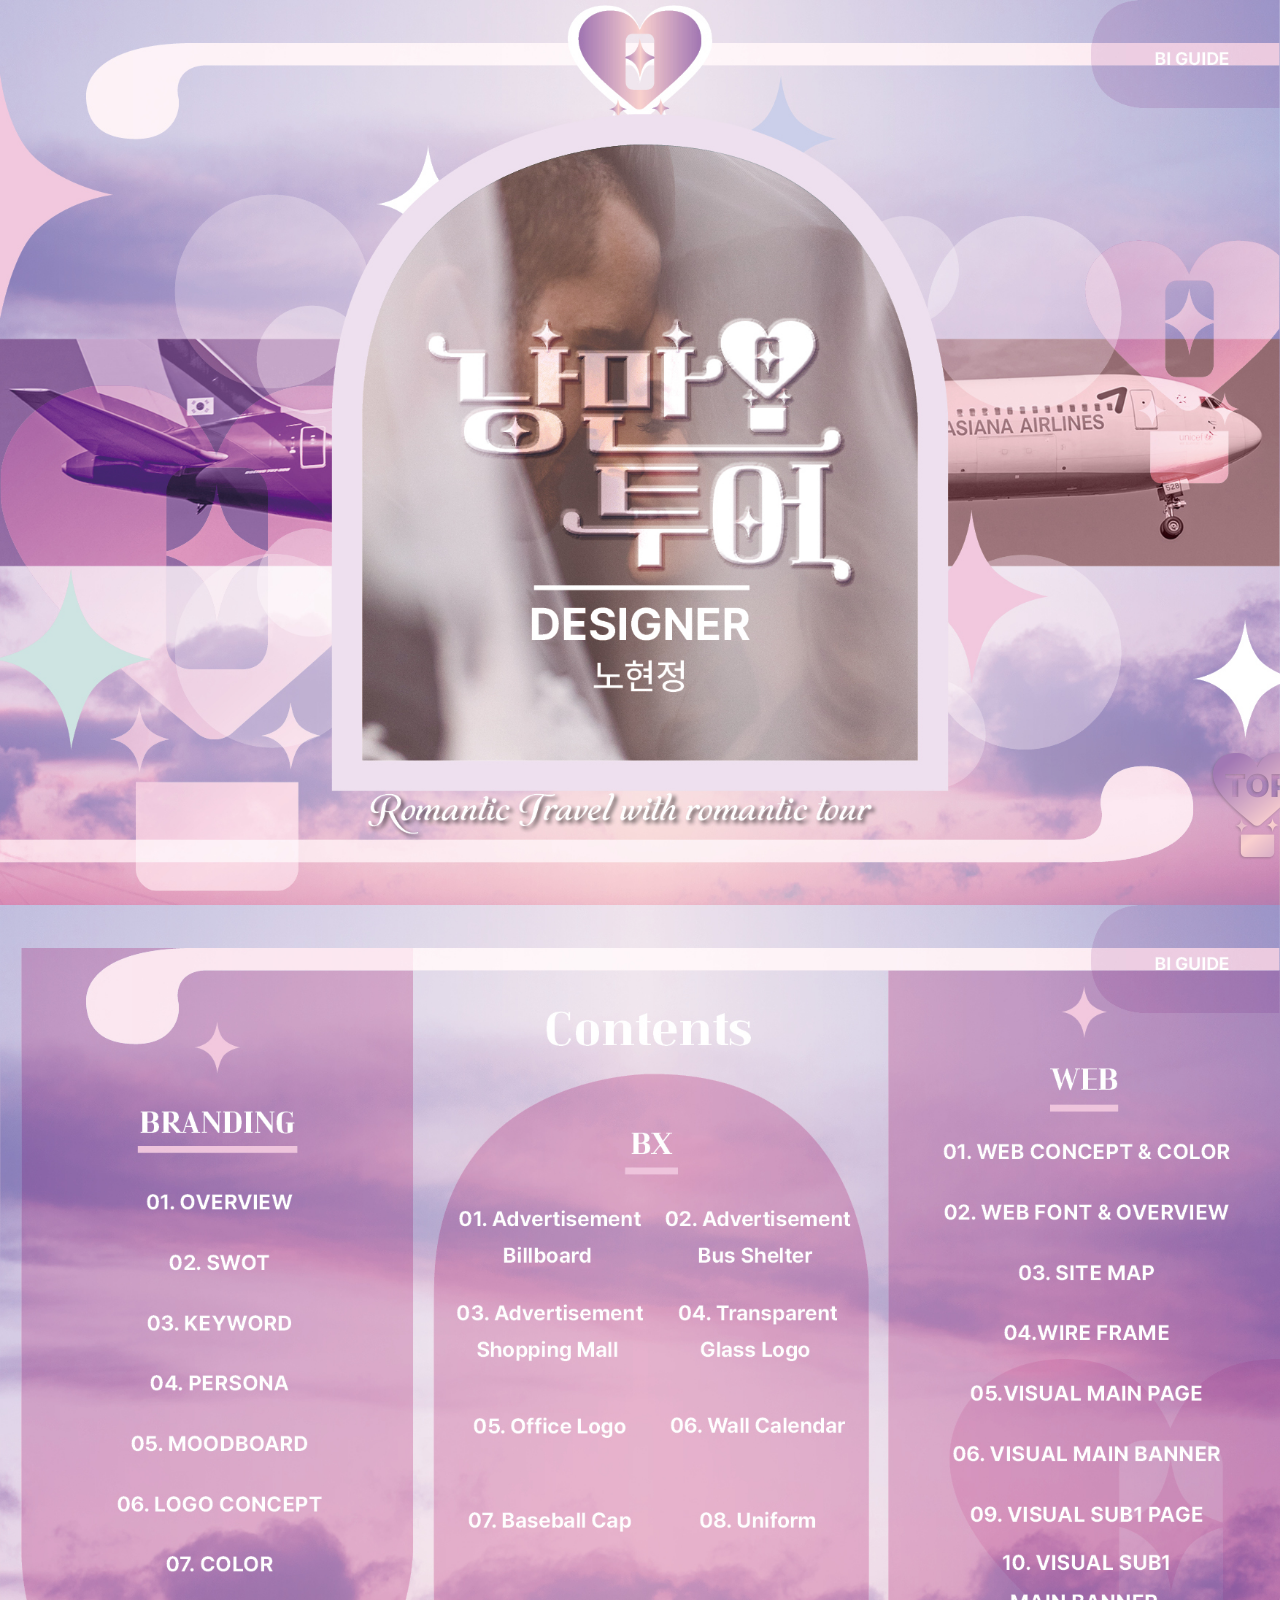
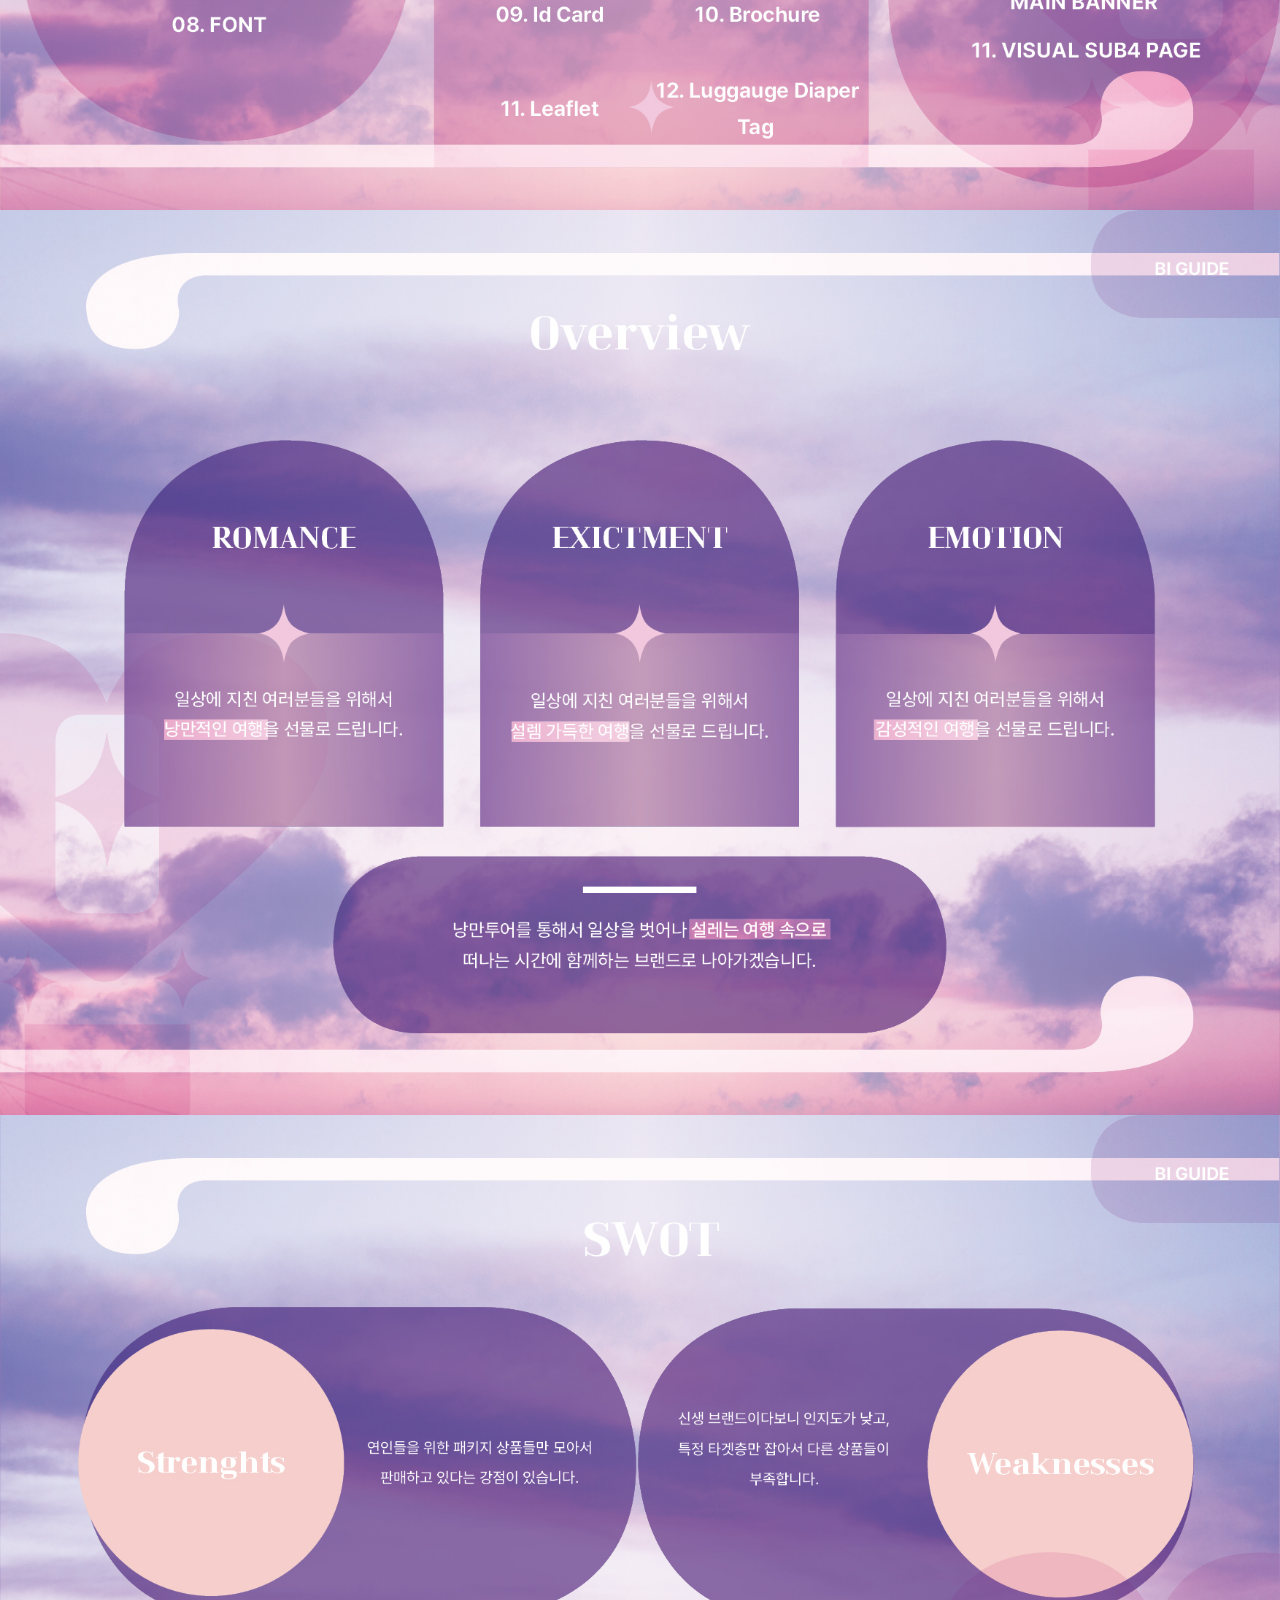
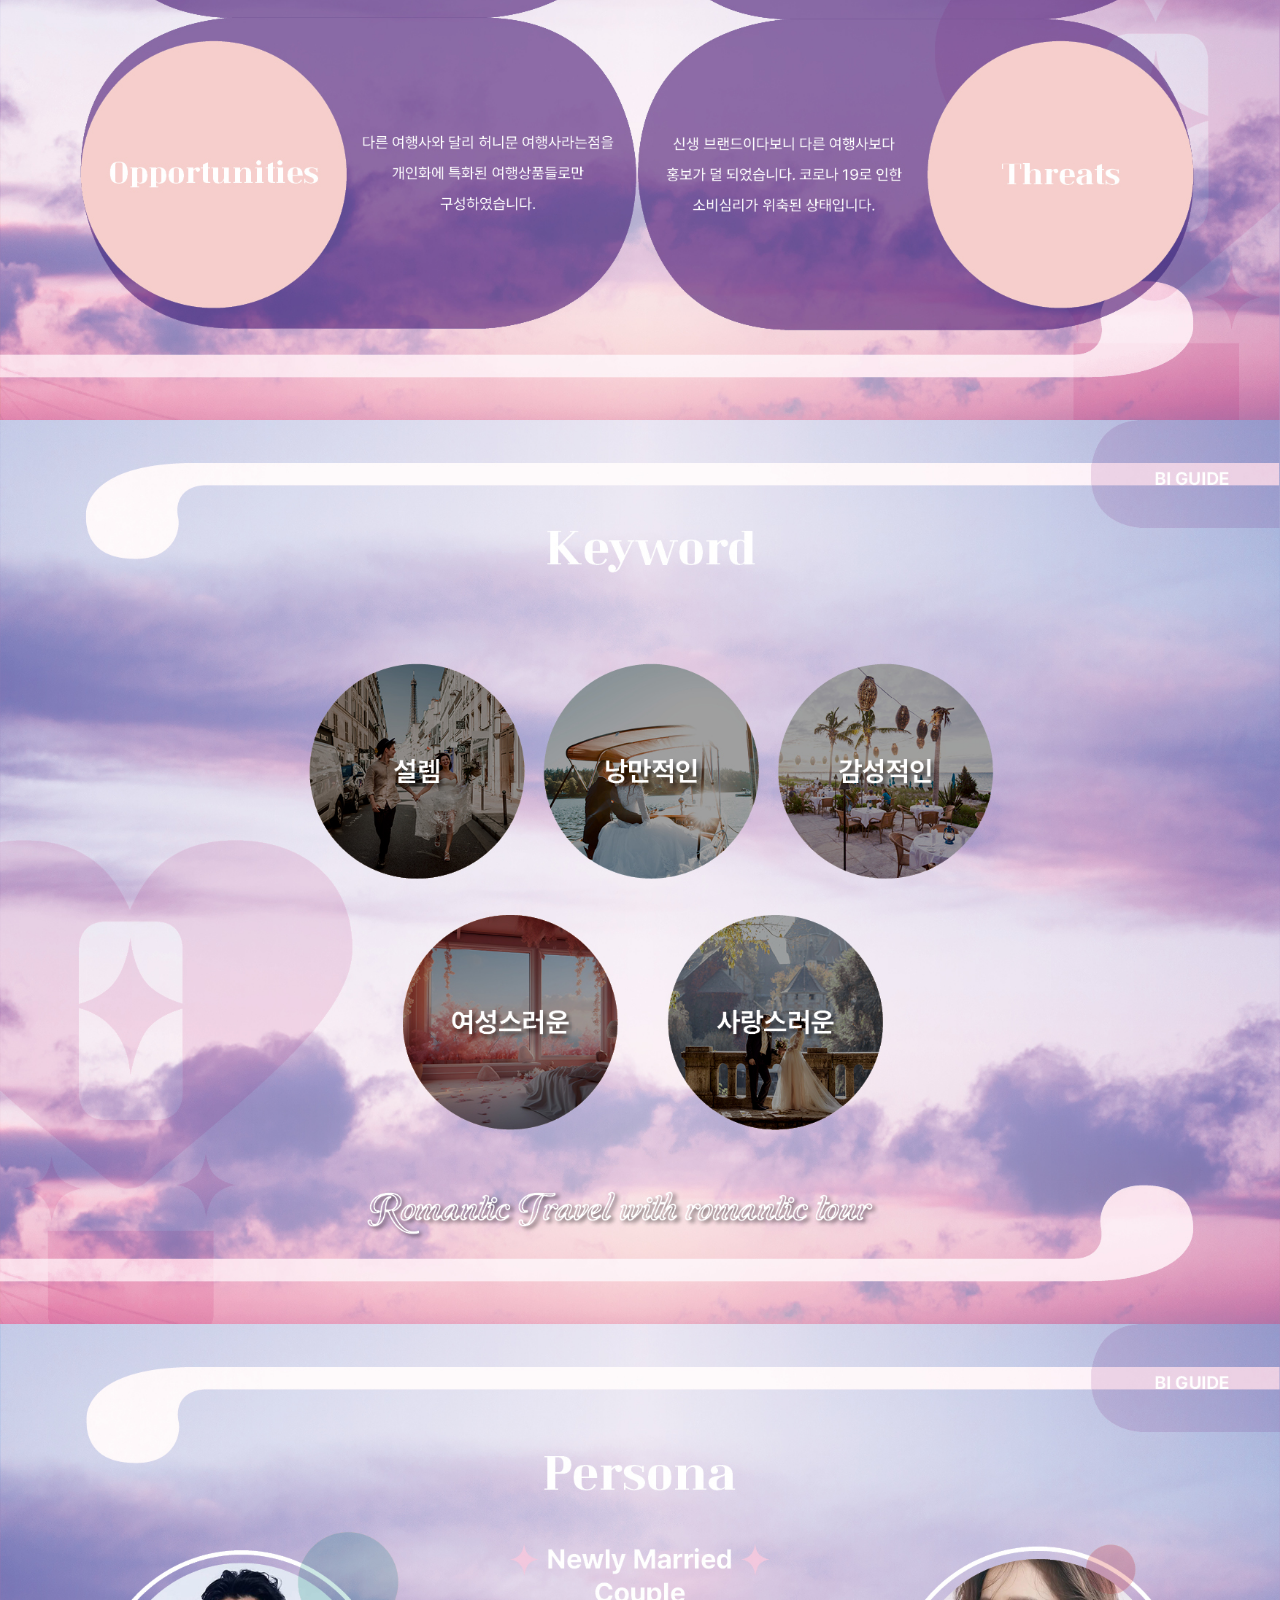
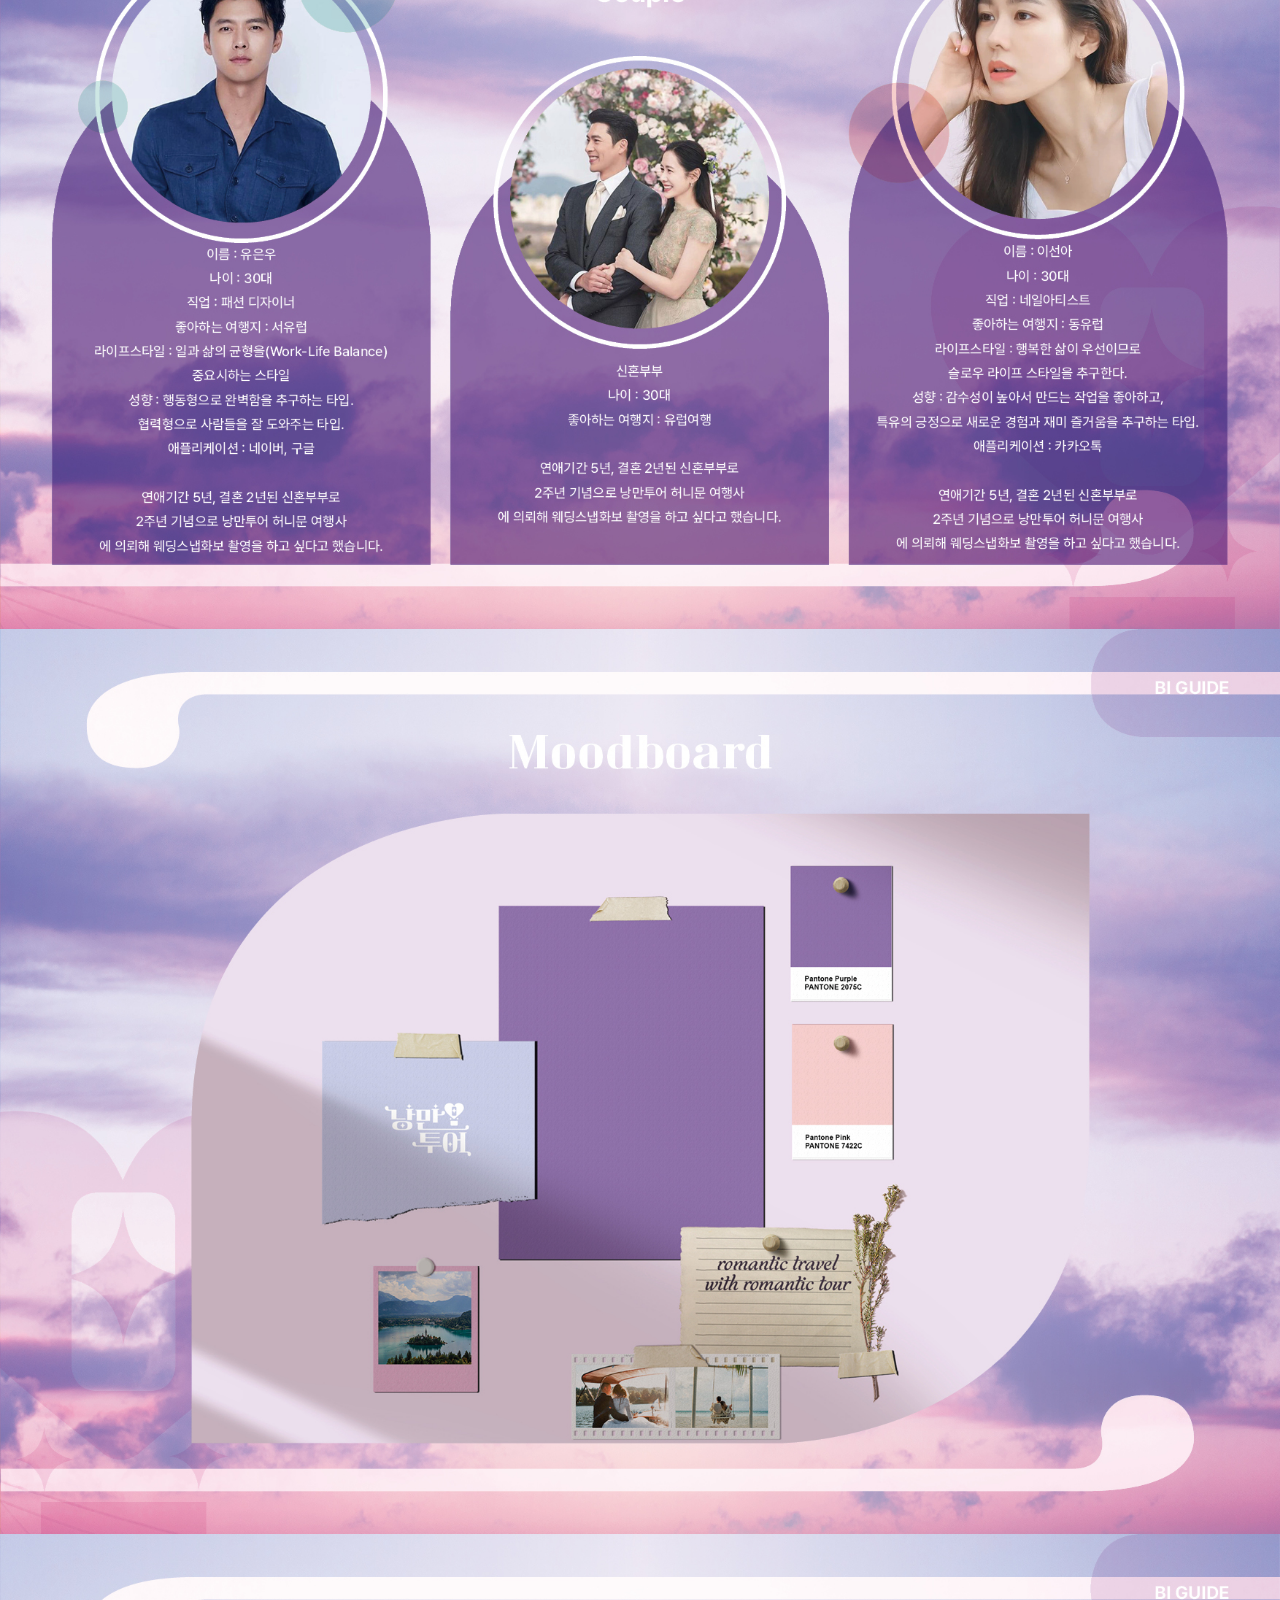
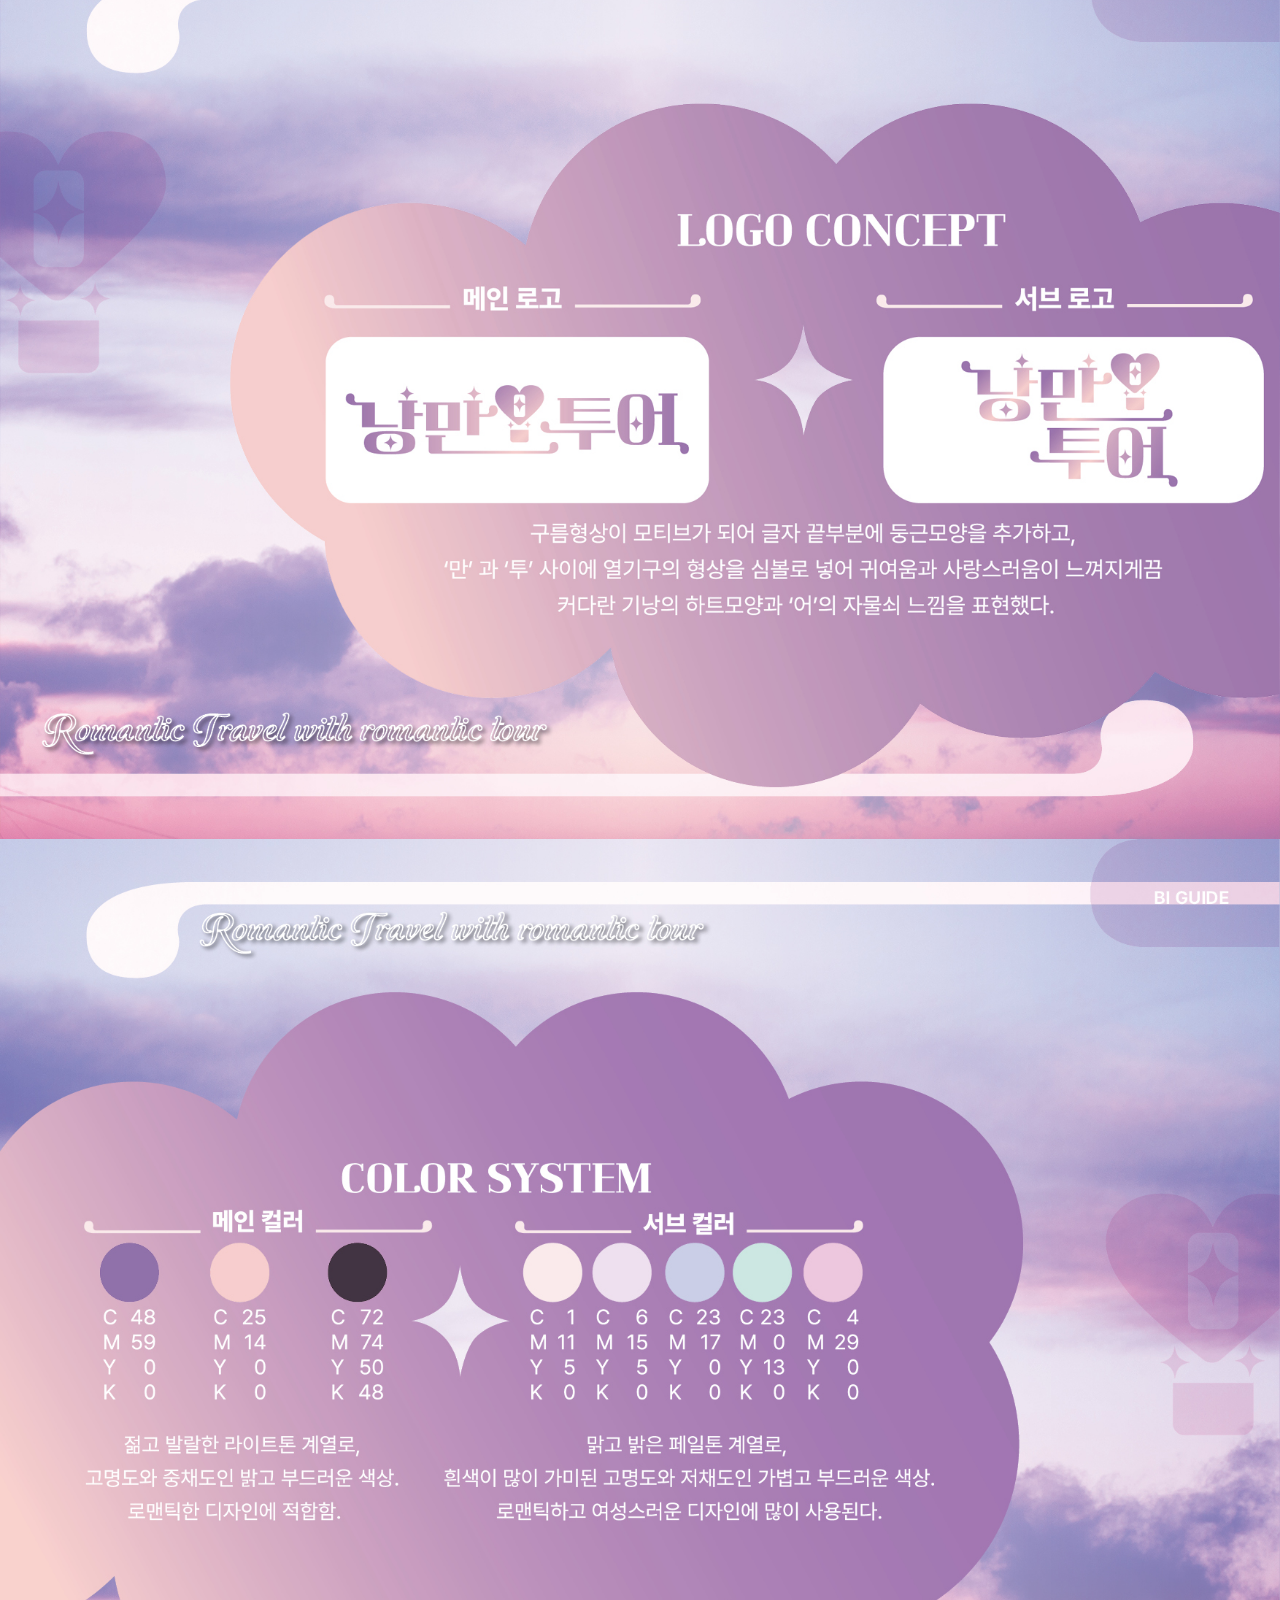
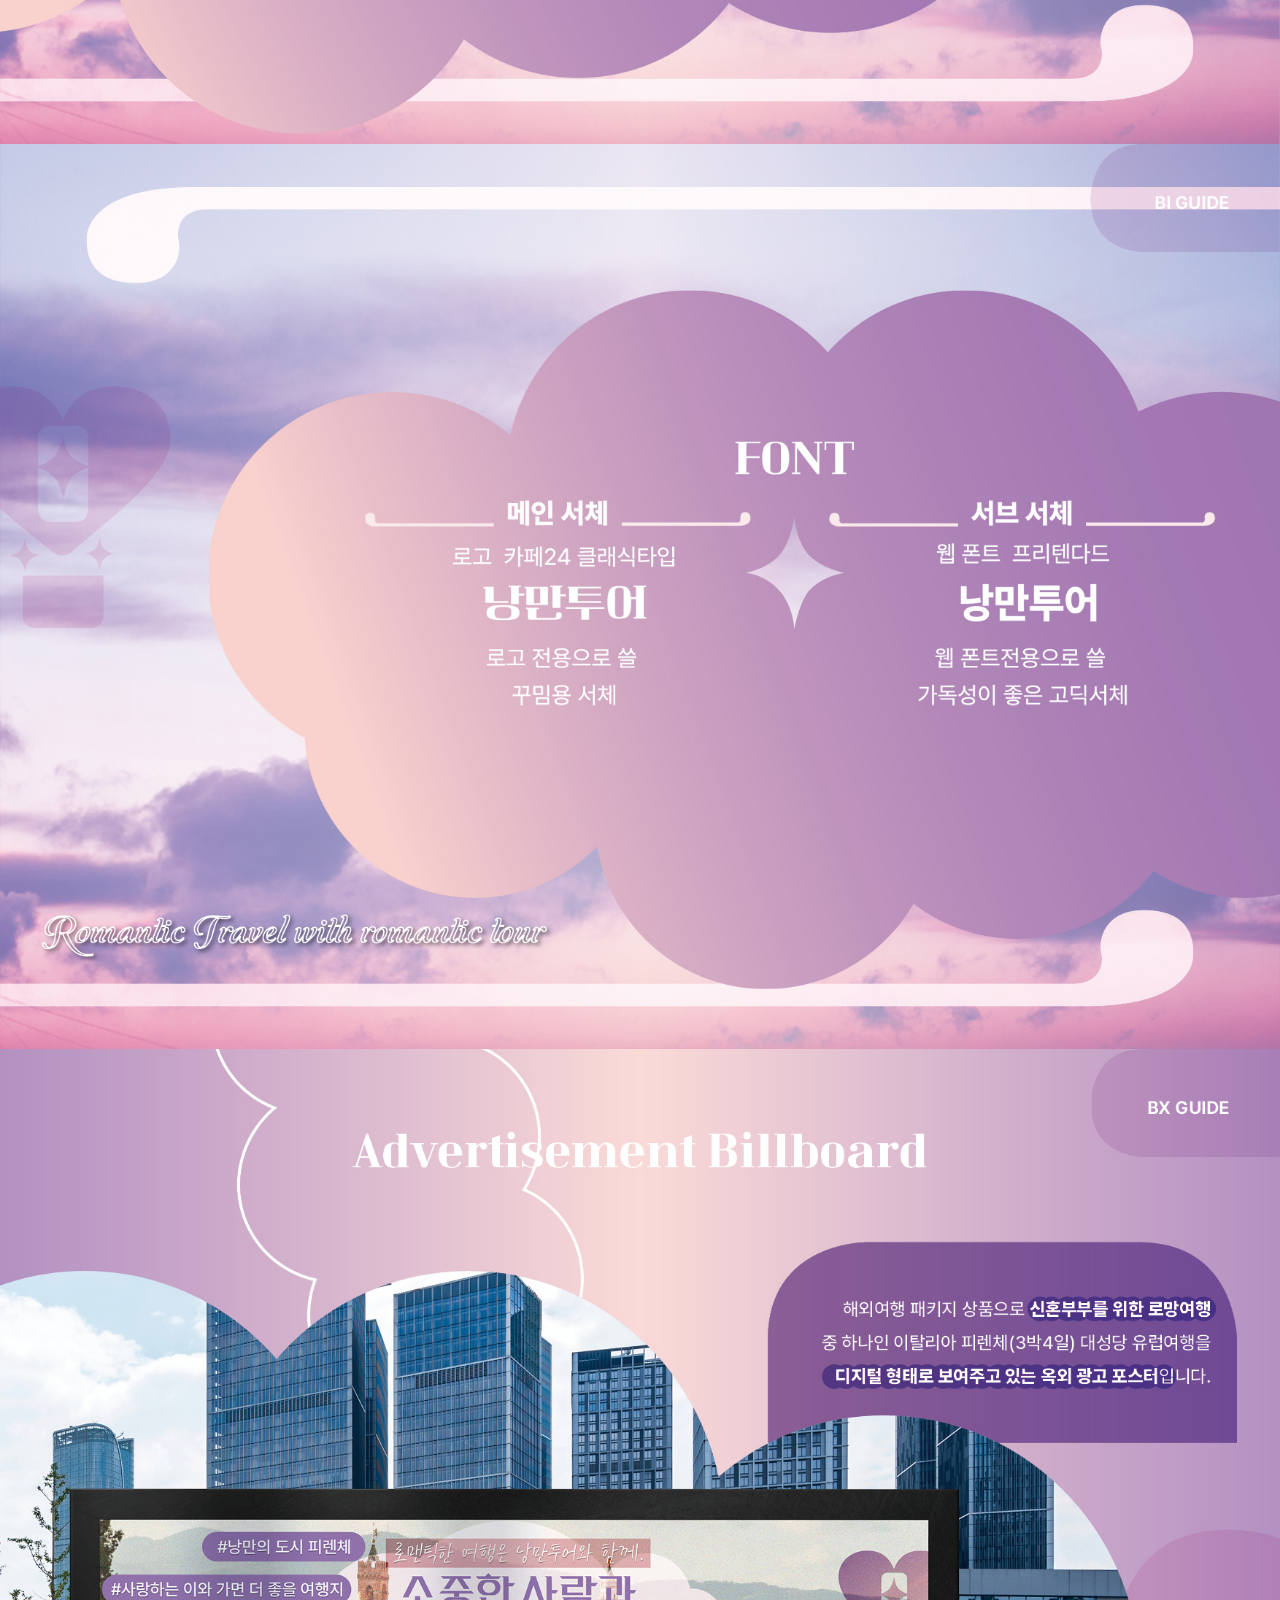
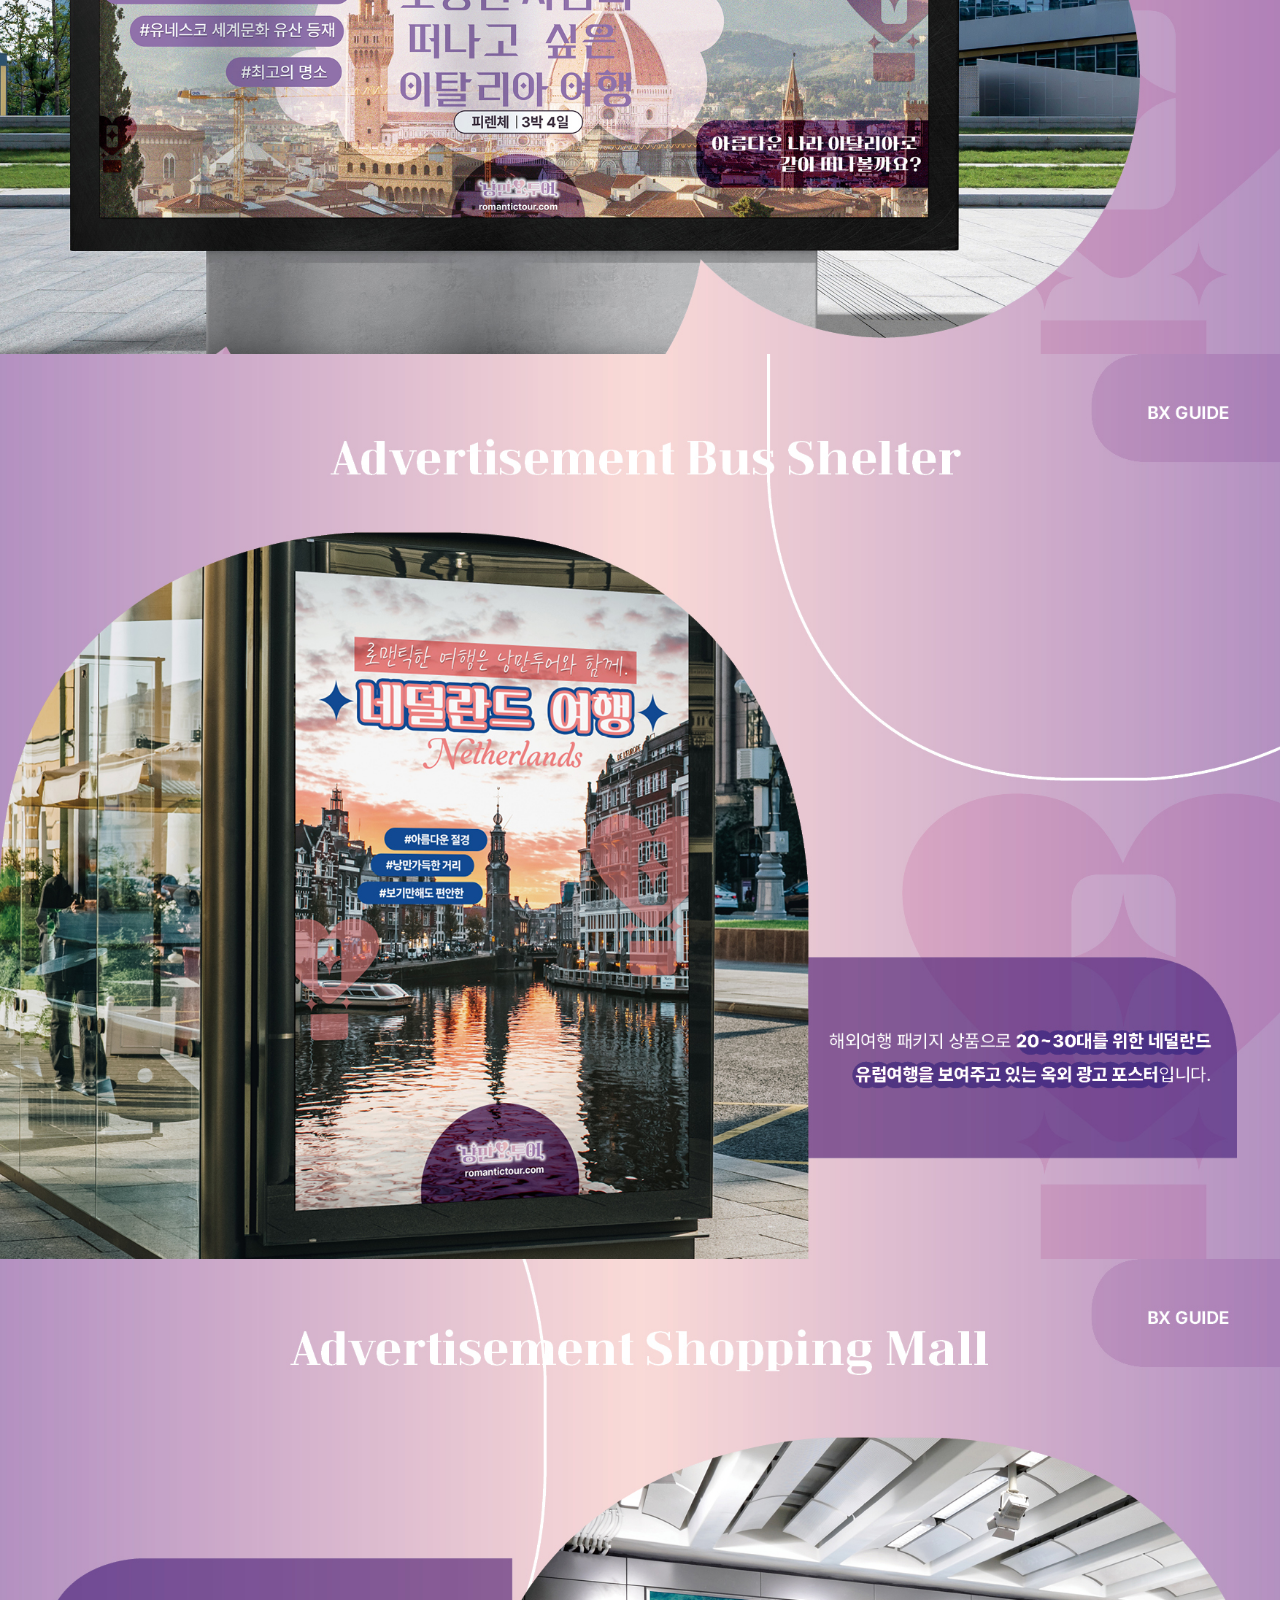
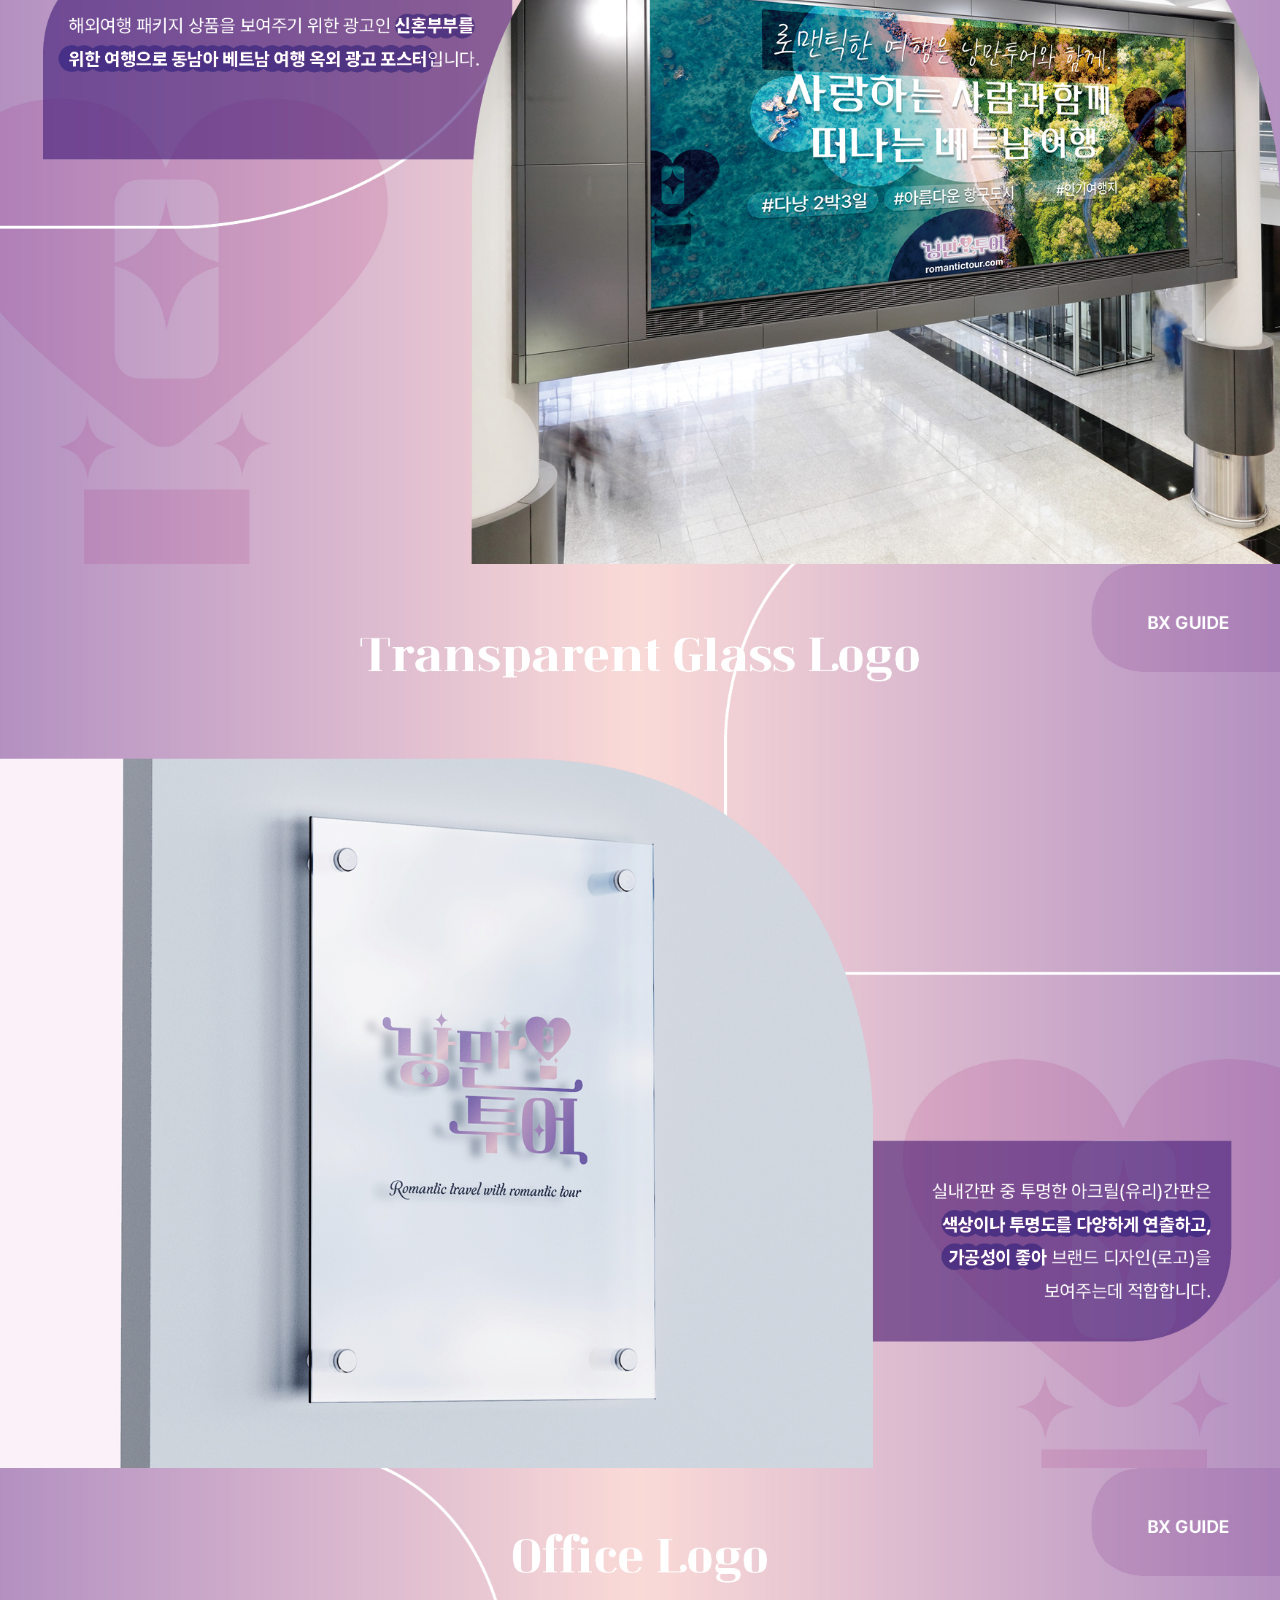
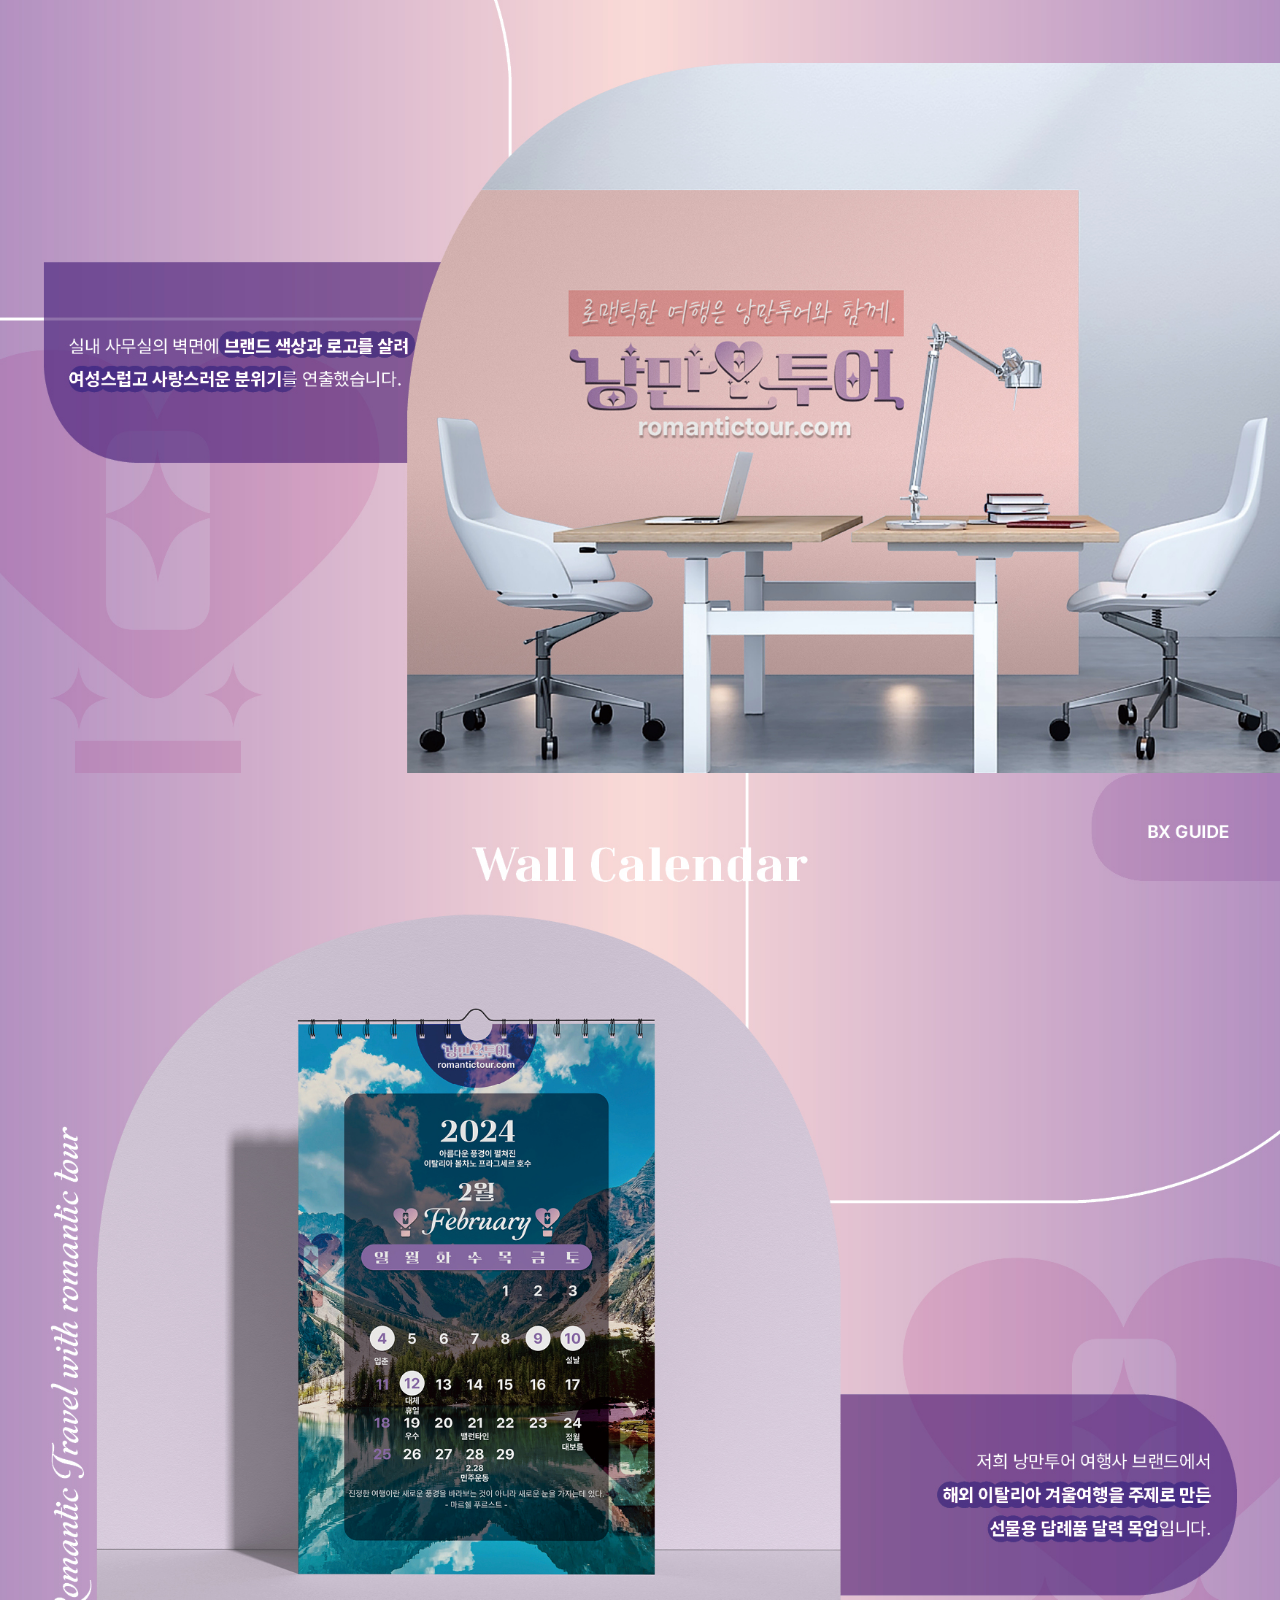
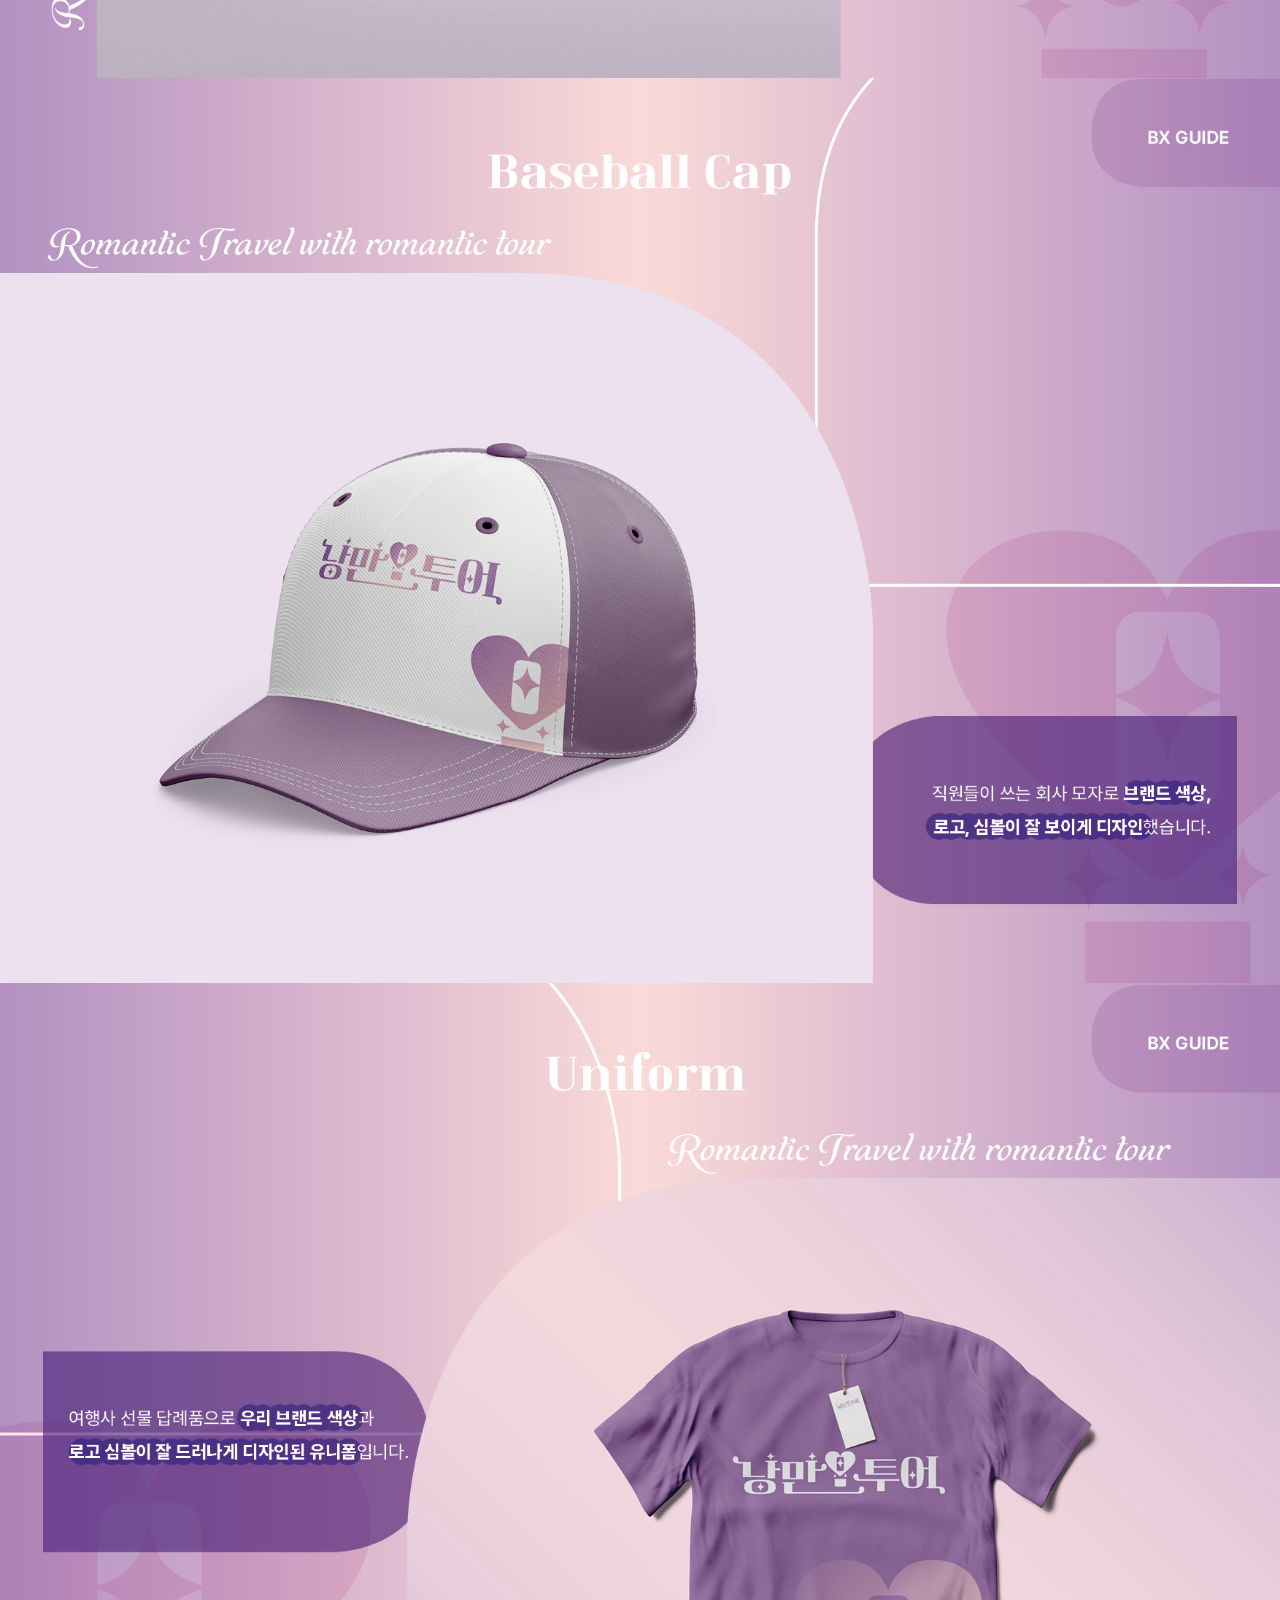
==== bibx.html @ 48cad9c0 "Add files via upload" ====
<!doctype html>
<html>

<head>
    <title>낭만투어 bibx가이드</title>
    <meta charset="utf-8">
    <meta name="viewport" content="width=device-width, initial-scale=1">
    <meta http-equiv="X-UA-Compatible" content="IE=edge">
    <style>
        * {
            margin: 0;
            padding: 0;
        }

        a {
            text-decoration: none;
            color: #000;
        }

        img {
            vertical-align: middle;
        }

        .fixed_box {
            position: fixed;
            bottom: 40px;
            right: 30px;
            width: 40px;
        }

        #top {
            max-width: 1320px;
            margin: 0 auto;
        }

        #top img {
            width: 100%;
            display: block;
        }

        body {
            background-color: #f0e1f0;
        }
    </style>
</head>

<body>
    <div id="top">
        <img src="./images/_romantictour.jpg" class="guide1">
        <img src="./images/bi_1.jpg" class="guide1">
        <img src="./images/bi_2.jpg" class="guide1">
        <img src="./images/bi_3.jpg" class="guide1">
        <img src="./images/bi_4.jpg" class="guide1">
        <img src="./images/bi_5.jpg" class="guide1">
        <img src="./images/bi_6.jpg" class="guide1">
        <img src="./images/bi_7.jpg" class="guide1">
        <img src="./images/bi_8.jpg" class="guide1">
        <img src="./images/bi_9.jpg" class="guide1">
        <img src="./images/bx_10.jpg" class="guide1">
        <img src="./images/bx_11.jpg" class="guide1">
        <img src="./images/bx_12.jpg" class="guide1">
        <img src="./images/bx_13.jpg" class="guide1">
        <img src="./images/bx_14.jpg" class="guide1">
        <img src="./images/bx_15.jpg" class="guide1">
        <img src="./images/bx_16.jpg" class="guide1">
        <img src="./images/bx_17.jpg" class="guide1">
        <img src="./images/bx_18.jpg" class="guide1">
        <img src="./images/bx_19.jpg" class="guide1">
        <img src="./images/bx_20.jpg" class="guide1">
        <img src="./images/bx_21.jpg" class="guide1">
    </div>
    <div class="fixed_box">
        <a href="#top" class="top_btn"><!--href부분은 이미지를 감싼 div에 있는 id이름과 동일하게 설정.-->
            <img src="./images/top.png" alt="top">
        </a>
    </div>


    <!--이동시 부드럽게 이동시키기 위해 추가한 구문 시작. script쪽 전부 삭제가능.-->
    <script src="https://code.jquery.com/jquery-1.12.4.min.js"
        integrity="sha256-ZosEbRLbNQzLpnKIkEdrPv7lOy9C27hHQ+Xp8a4MxAQ=" crossorigin="anonymous"></script>
    <script>
        $(function () {
            $('a[href*="#"]:not([href="#"])').click(function () {
                if (location.pathname.replace(/^\//, '') == this.pathname.replace(/^\//, '') && location.hostname == this.hostname) {
                    var target = $(this.hash);
                    target = target.length ? target : $('[name=' + this.hash.slice(1) + ']');
                    if (target.length) {
                        $('html, body').animate({
                            scrollTop: target.offset().top
                        }, 500);//움직이는 시간 조정
                        return false;
                    }
                }
            });
        });
    </script>
    <!--이동시 부드럽게 이동시키기 위해 추가한 구문 끝. 삭제가능.-->
</body>

</html>
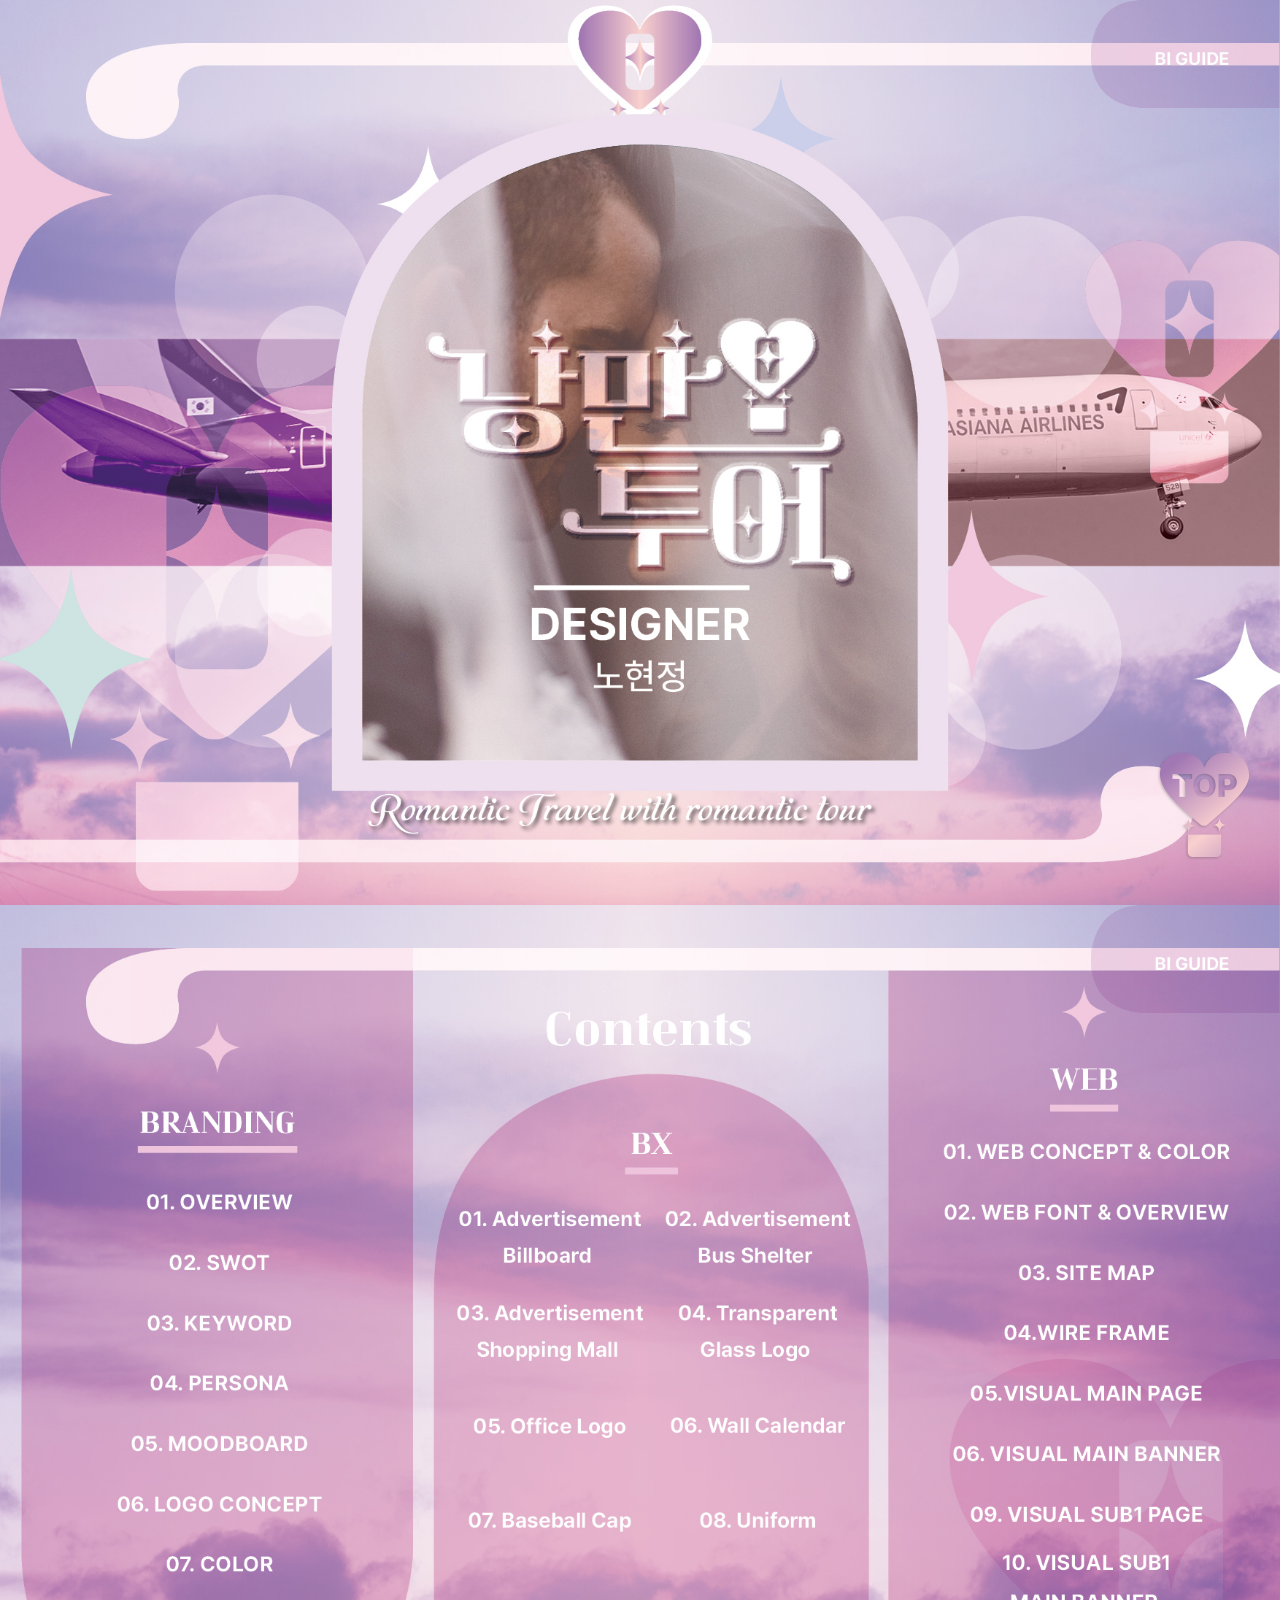
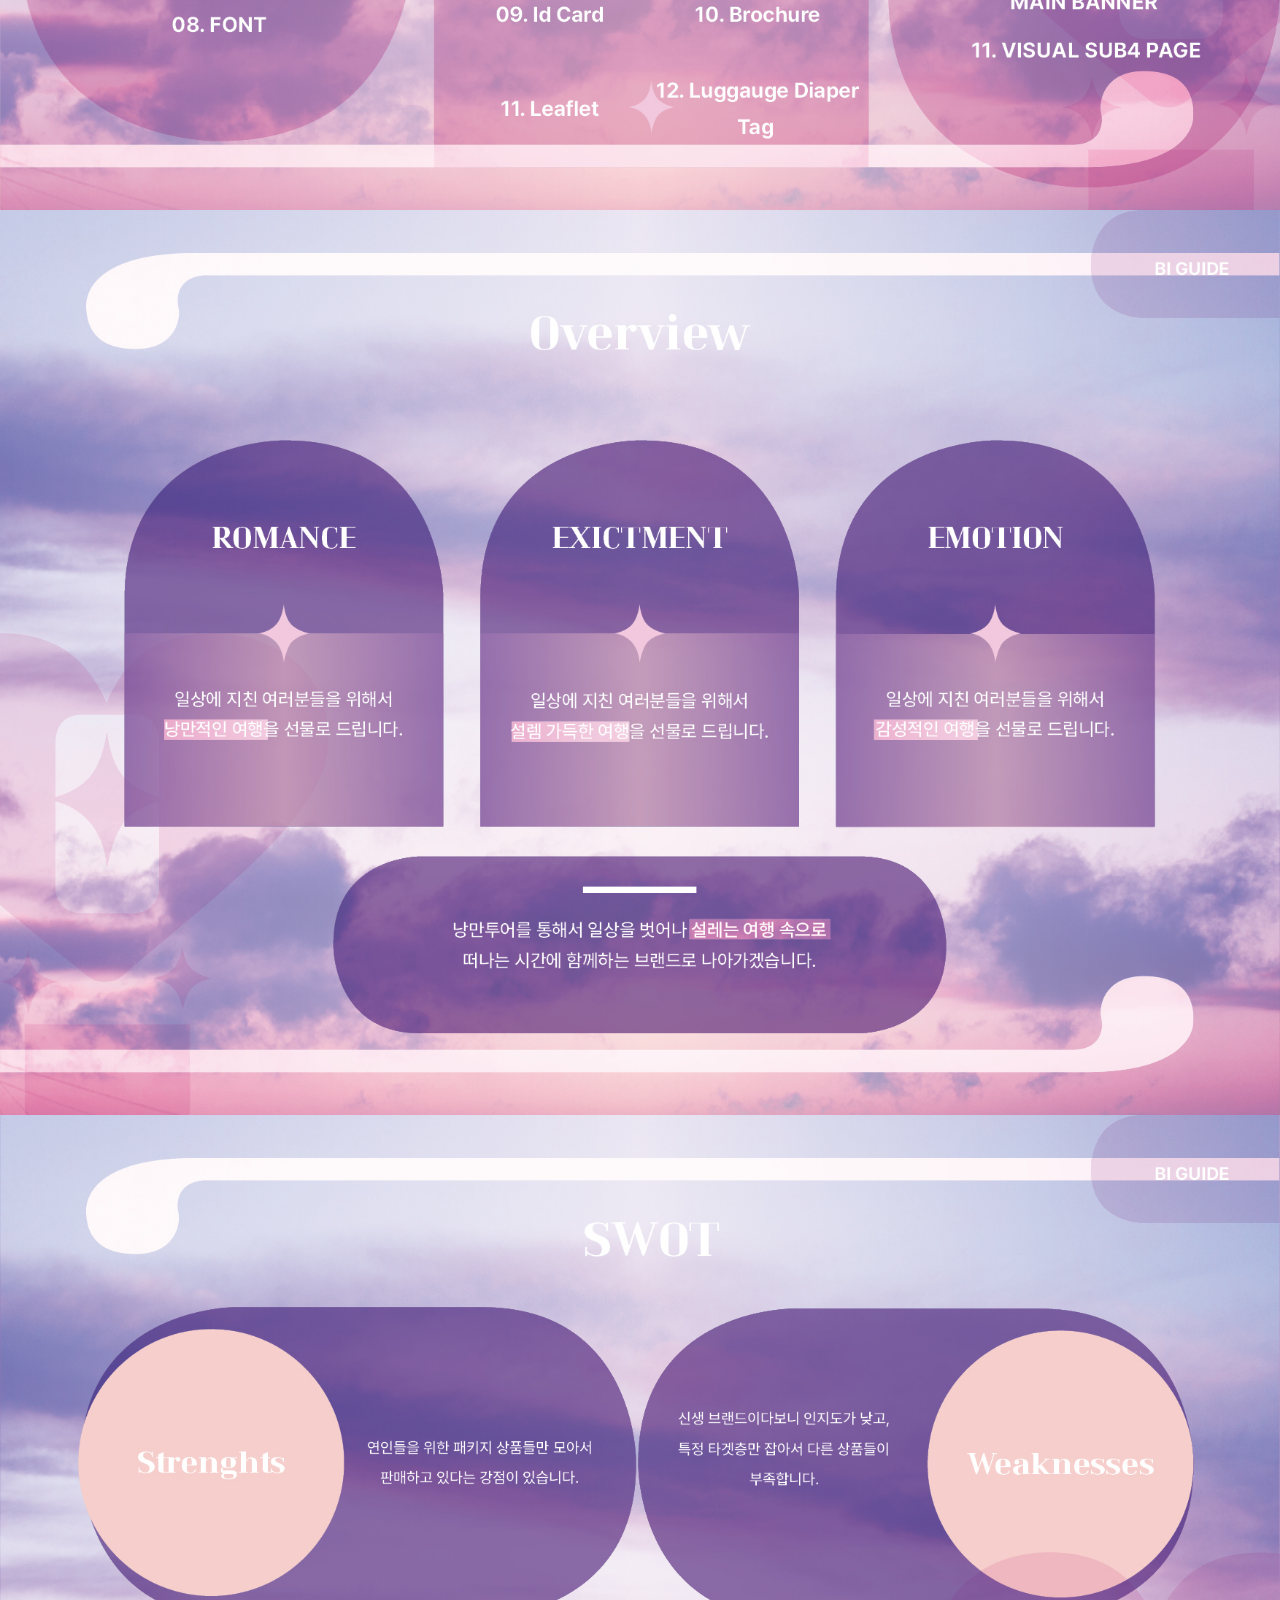
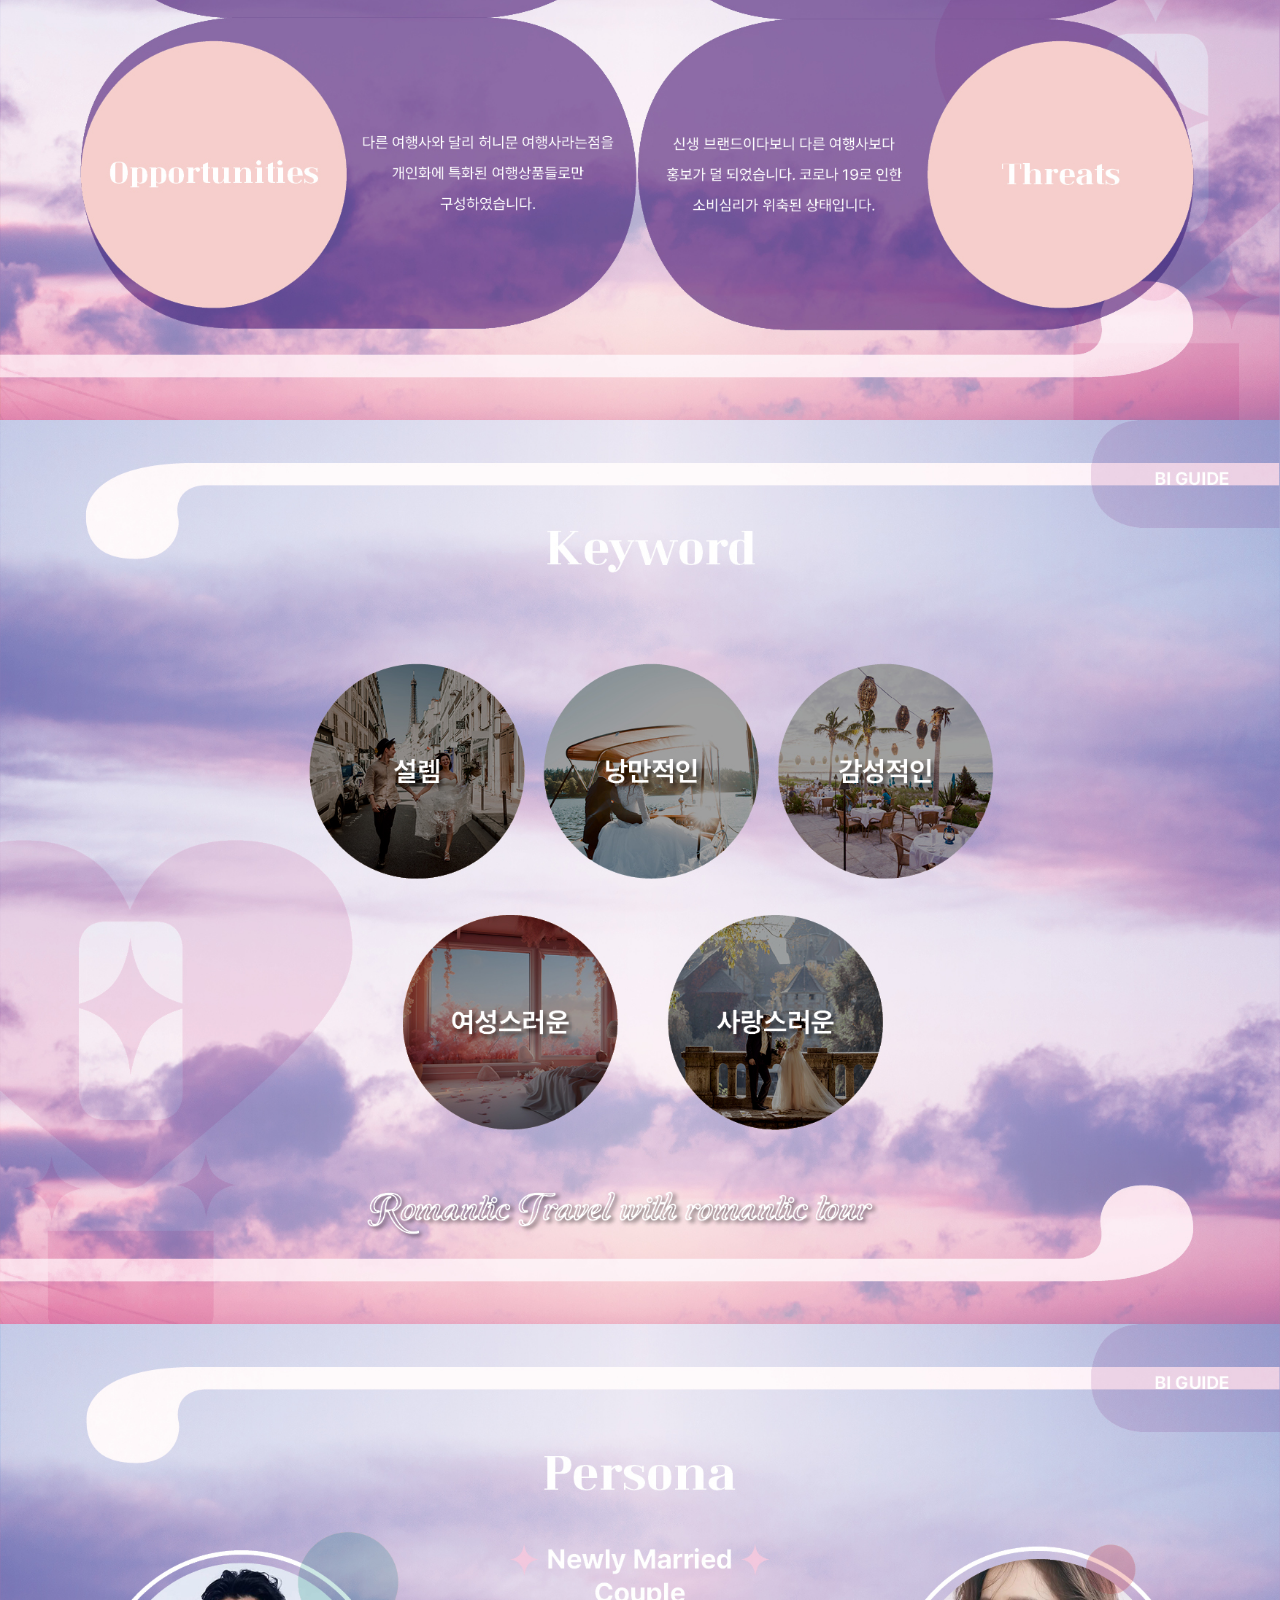
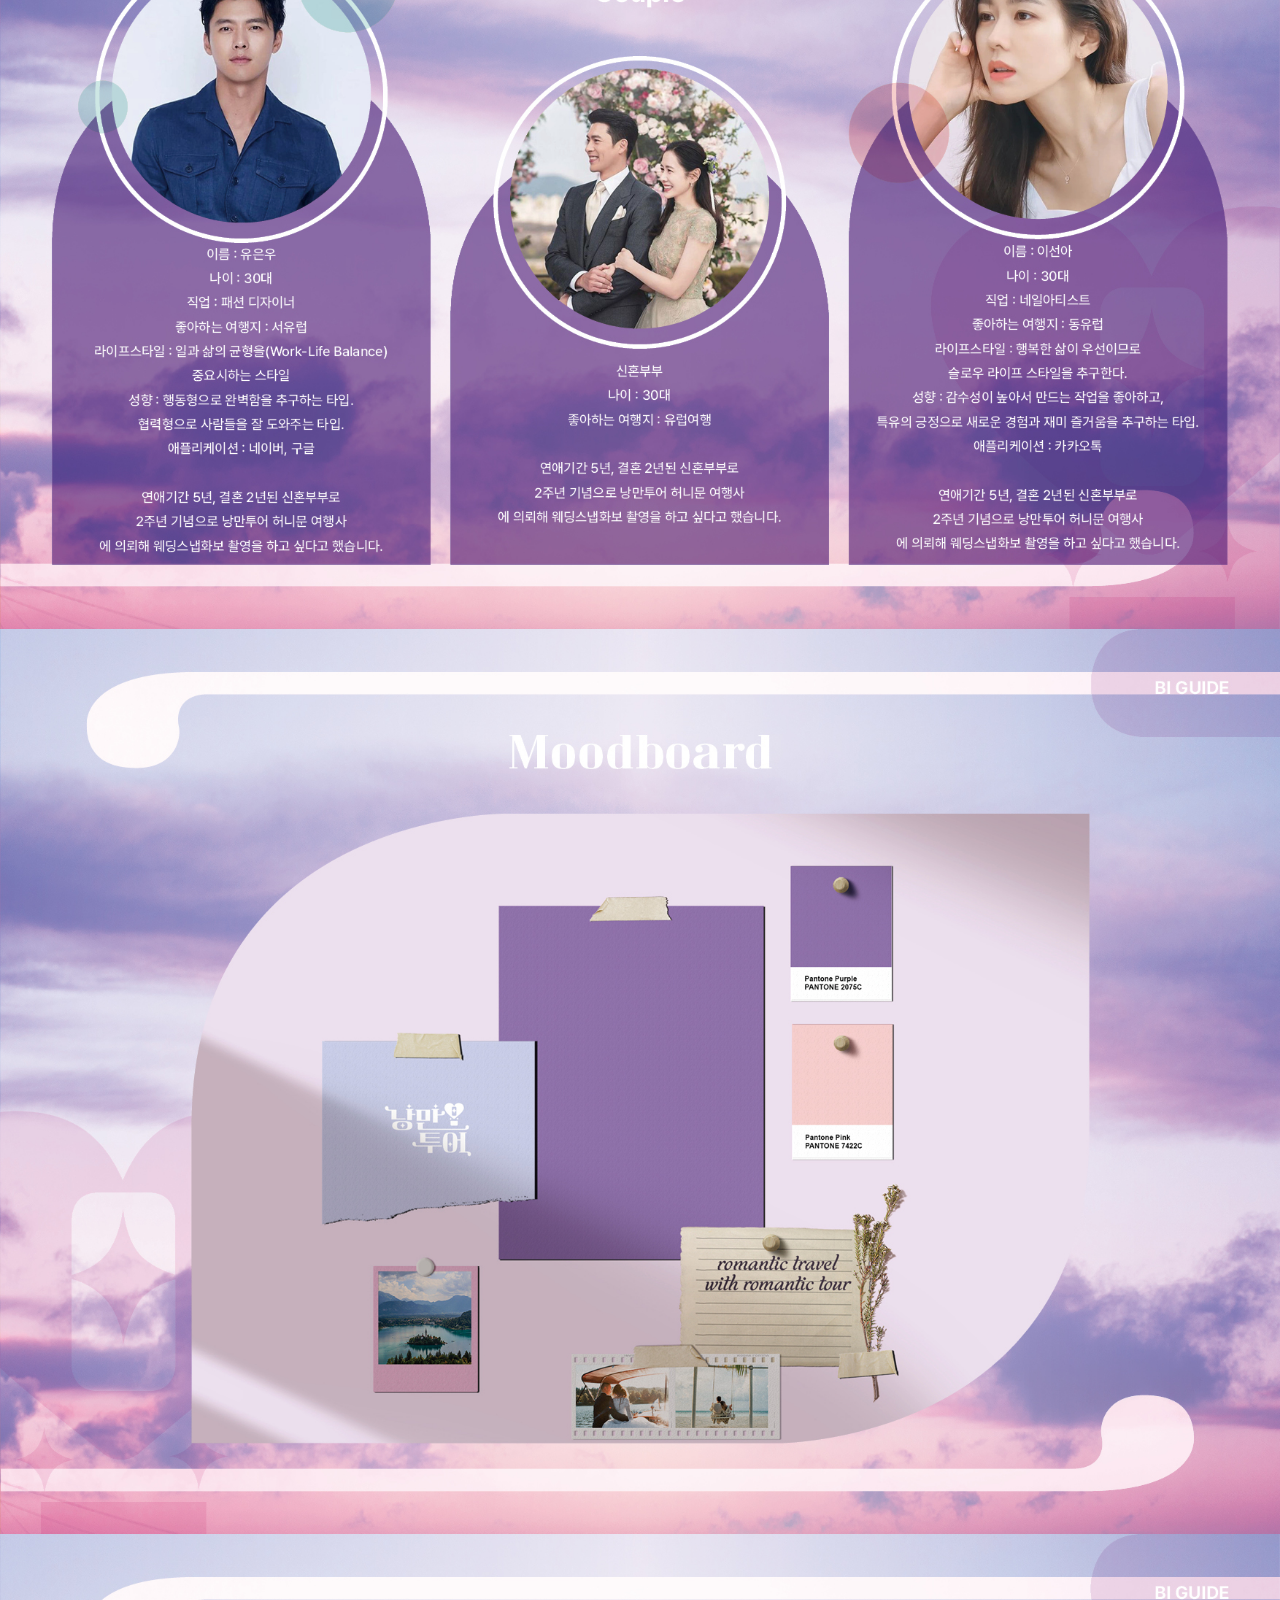
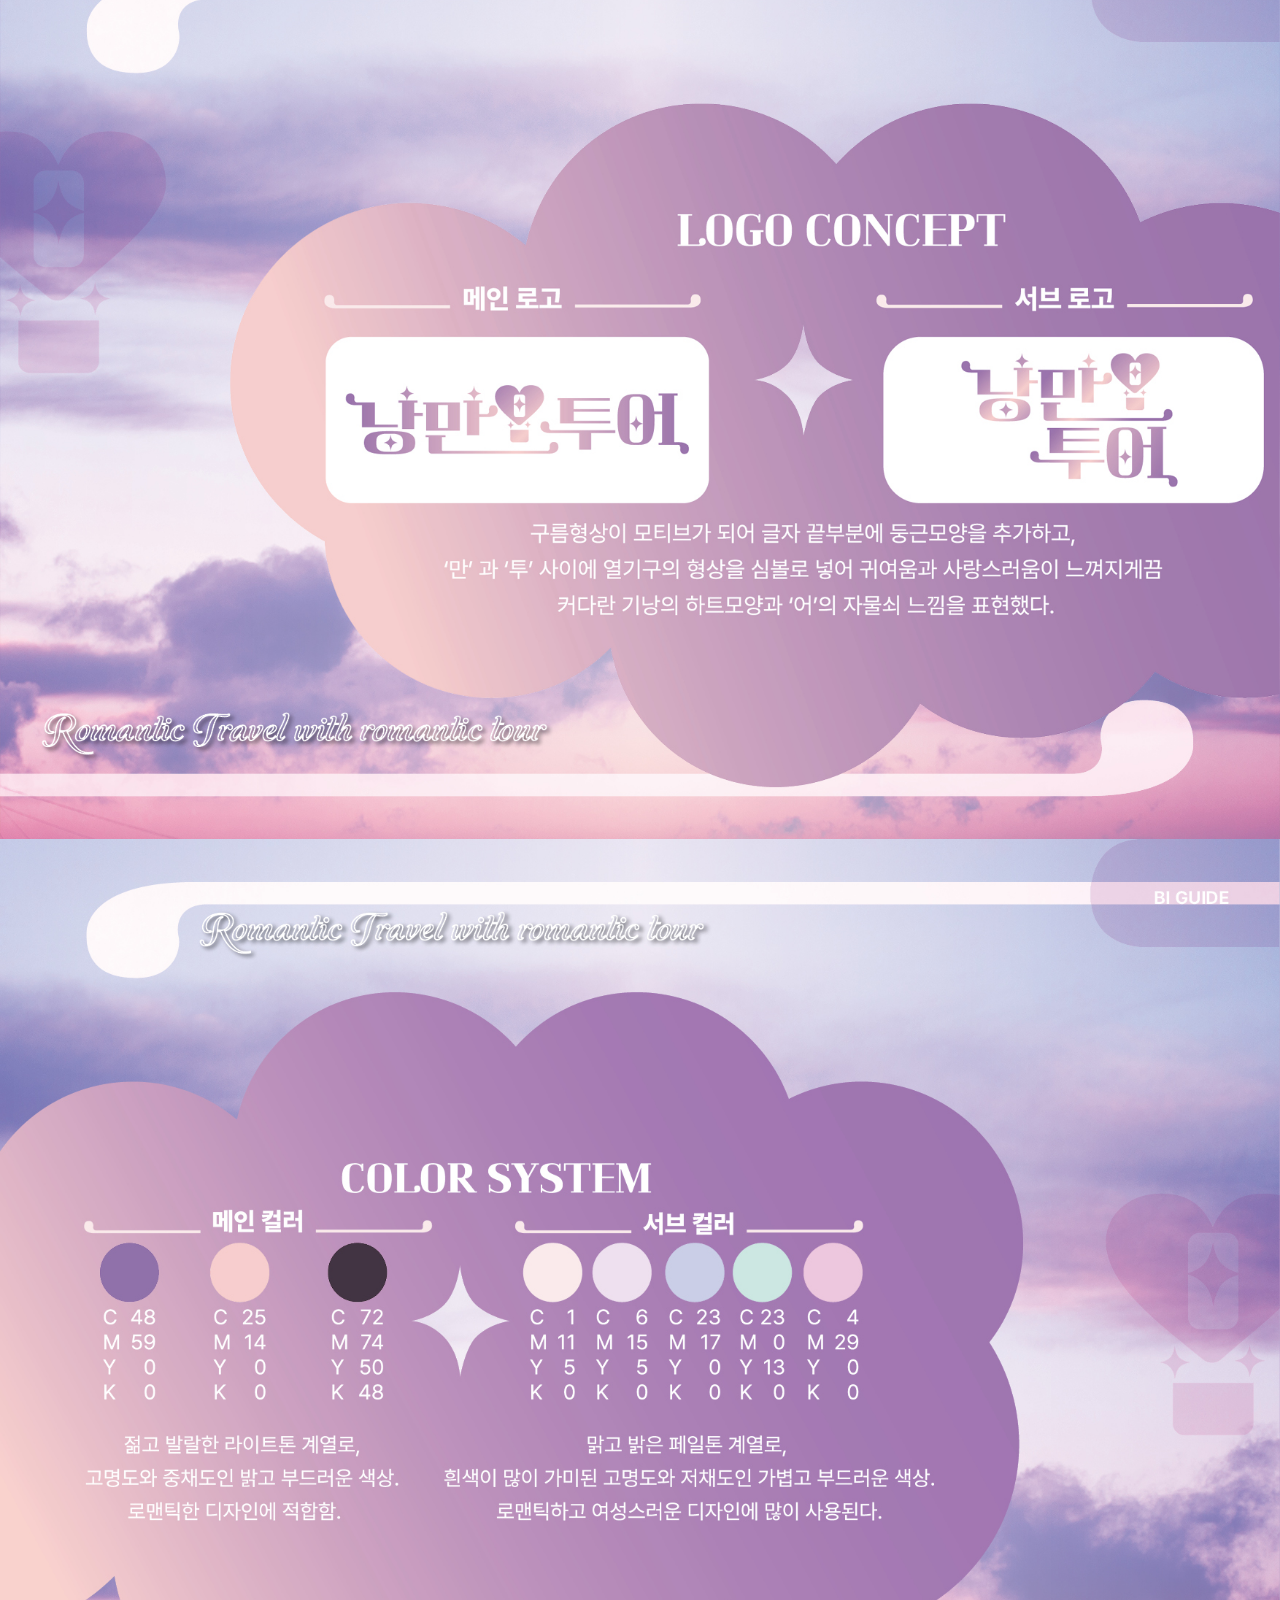
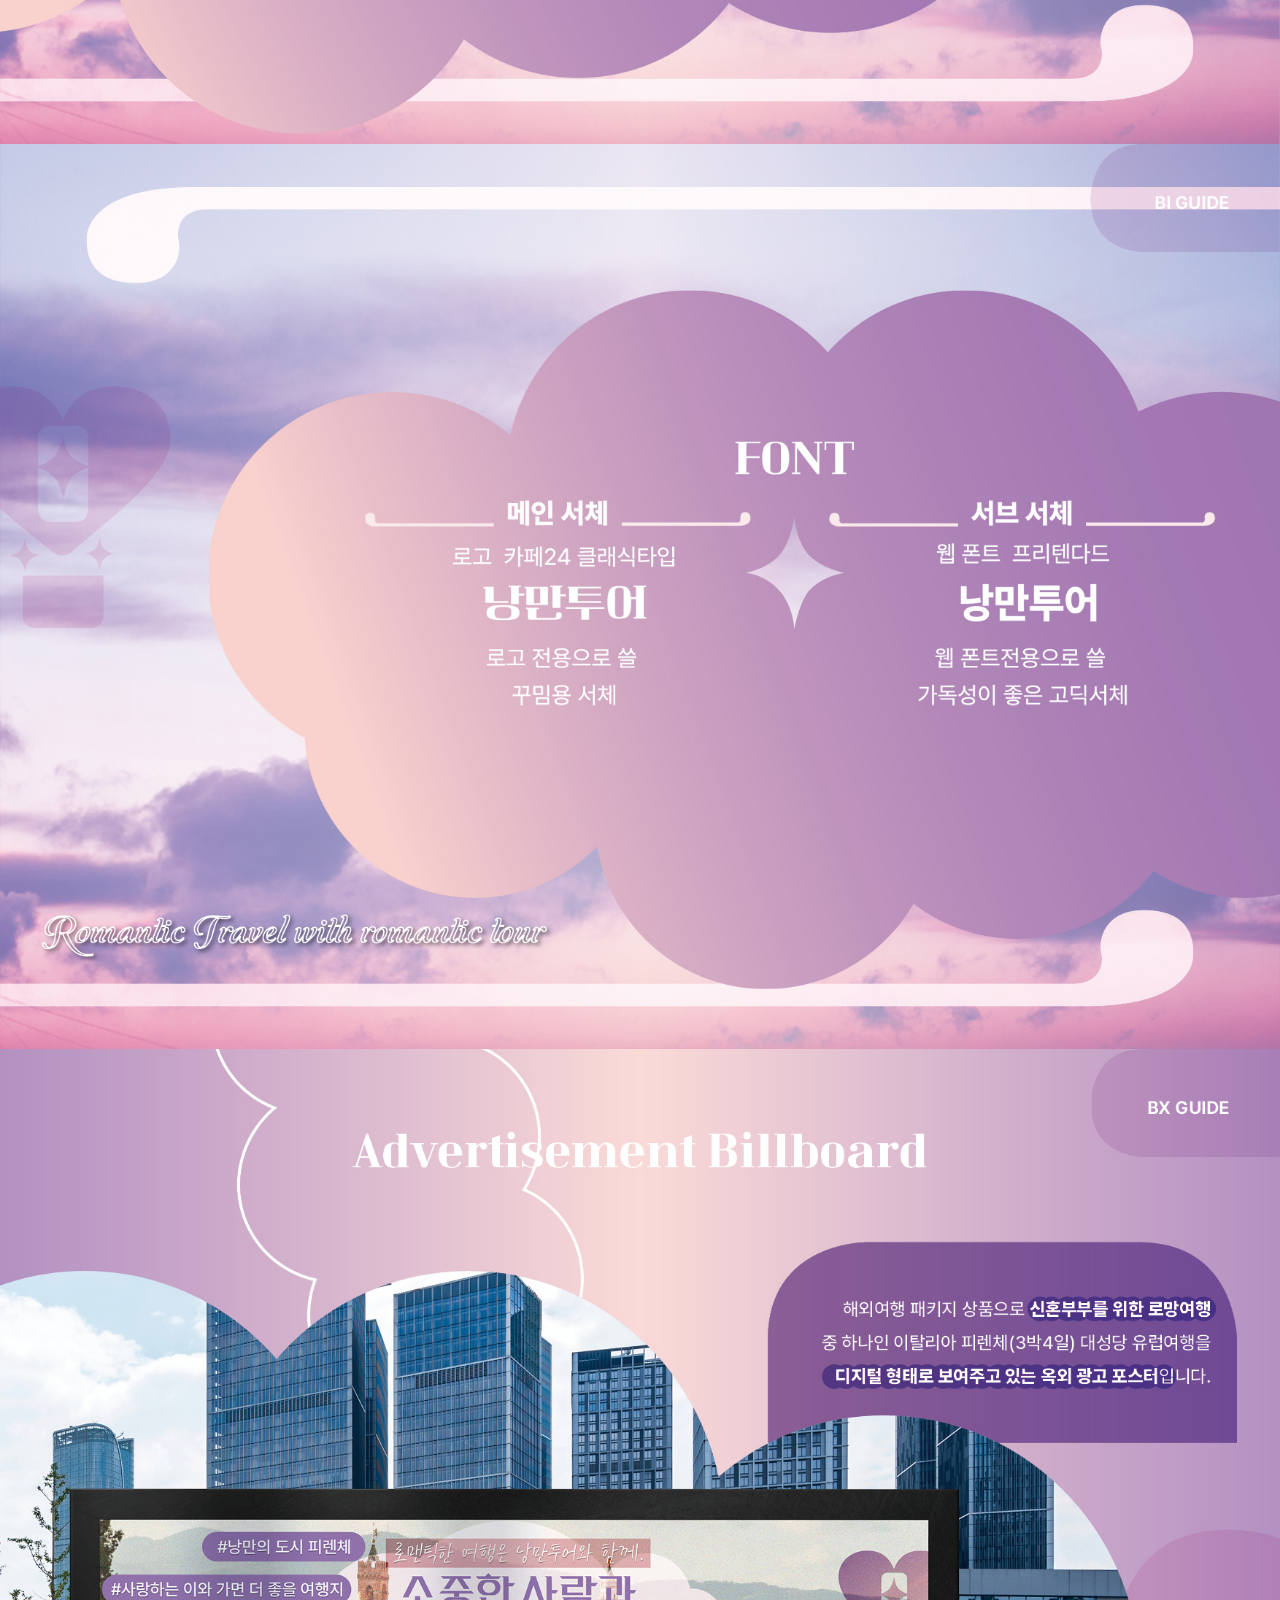
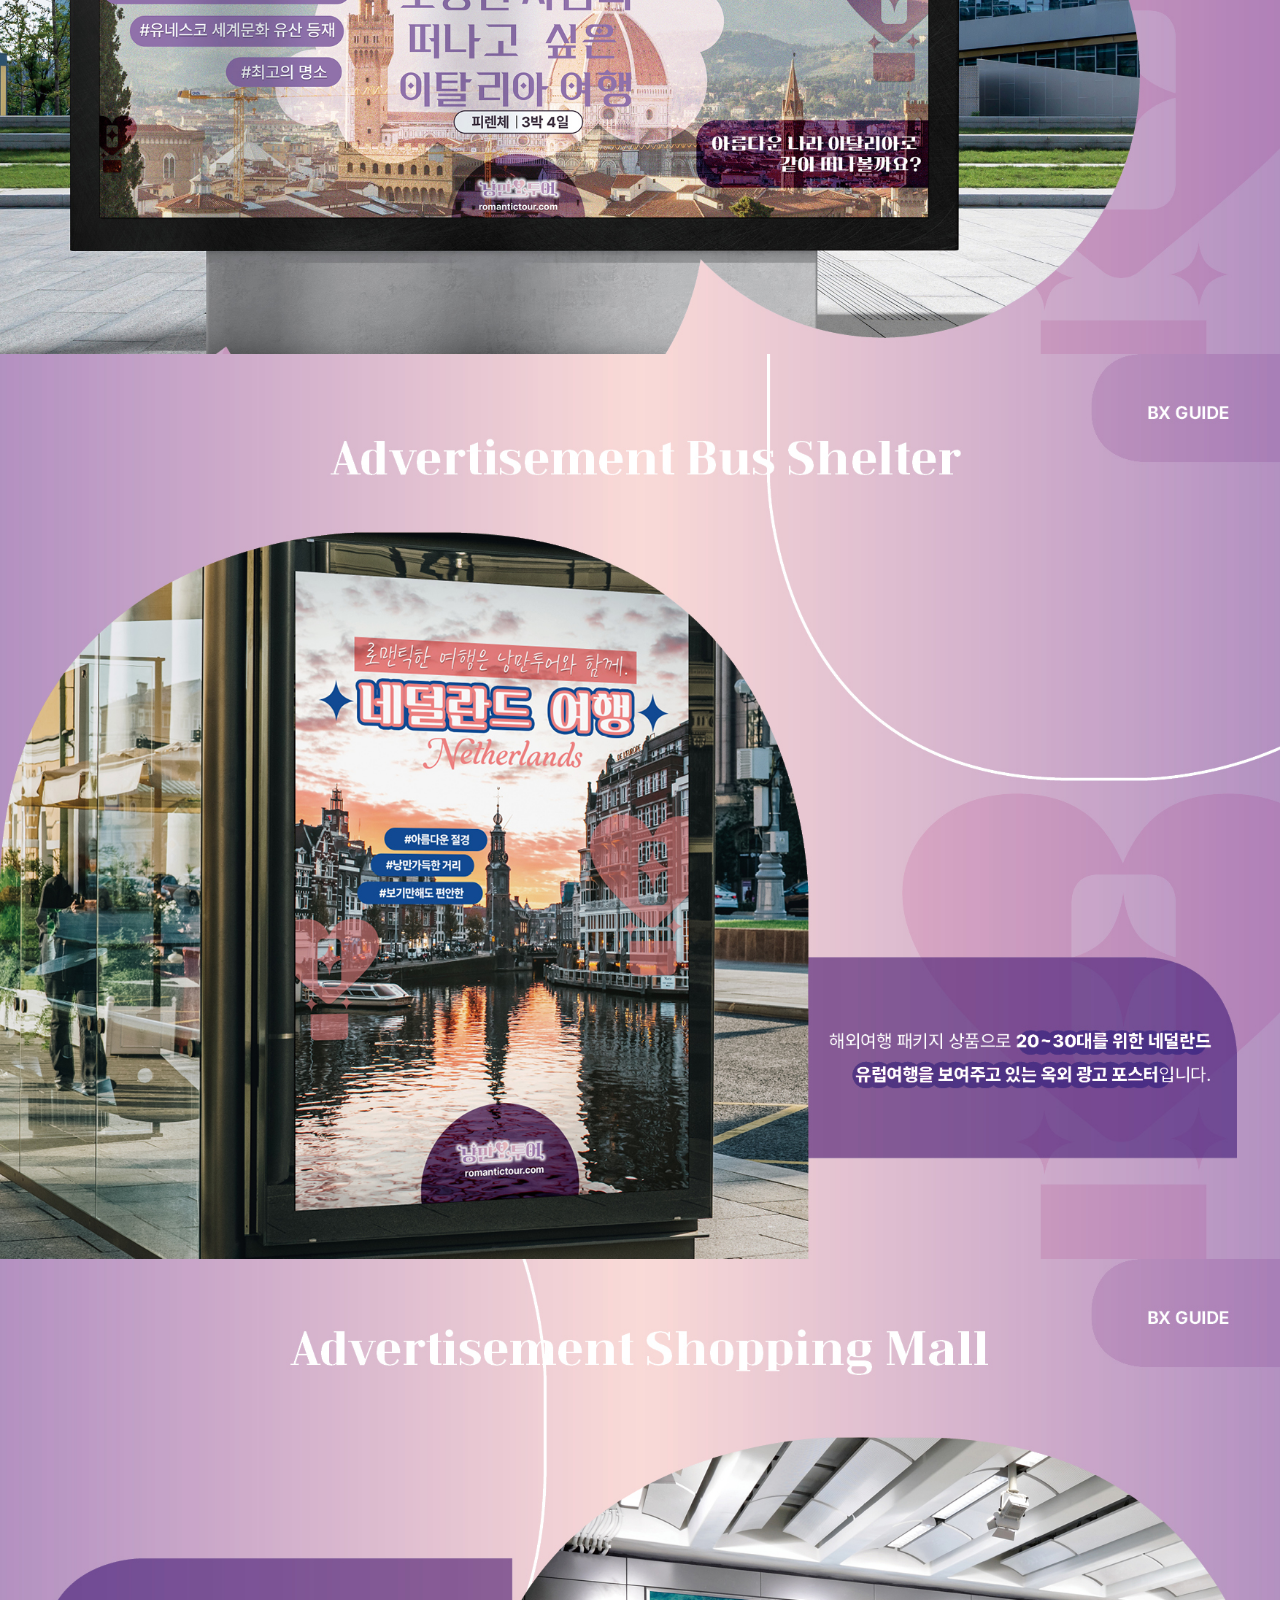
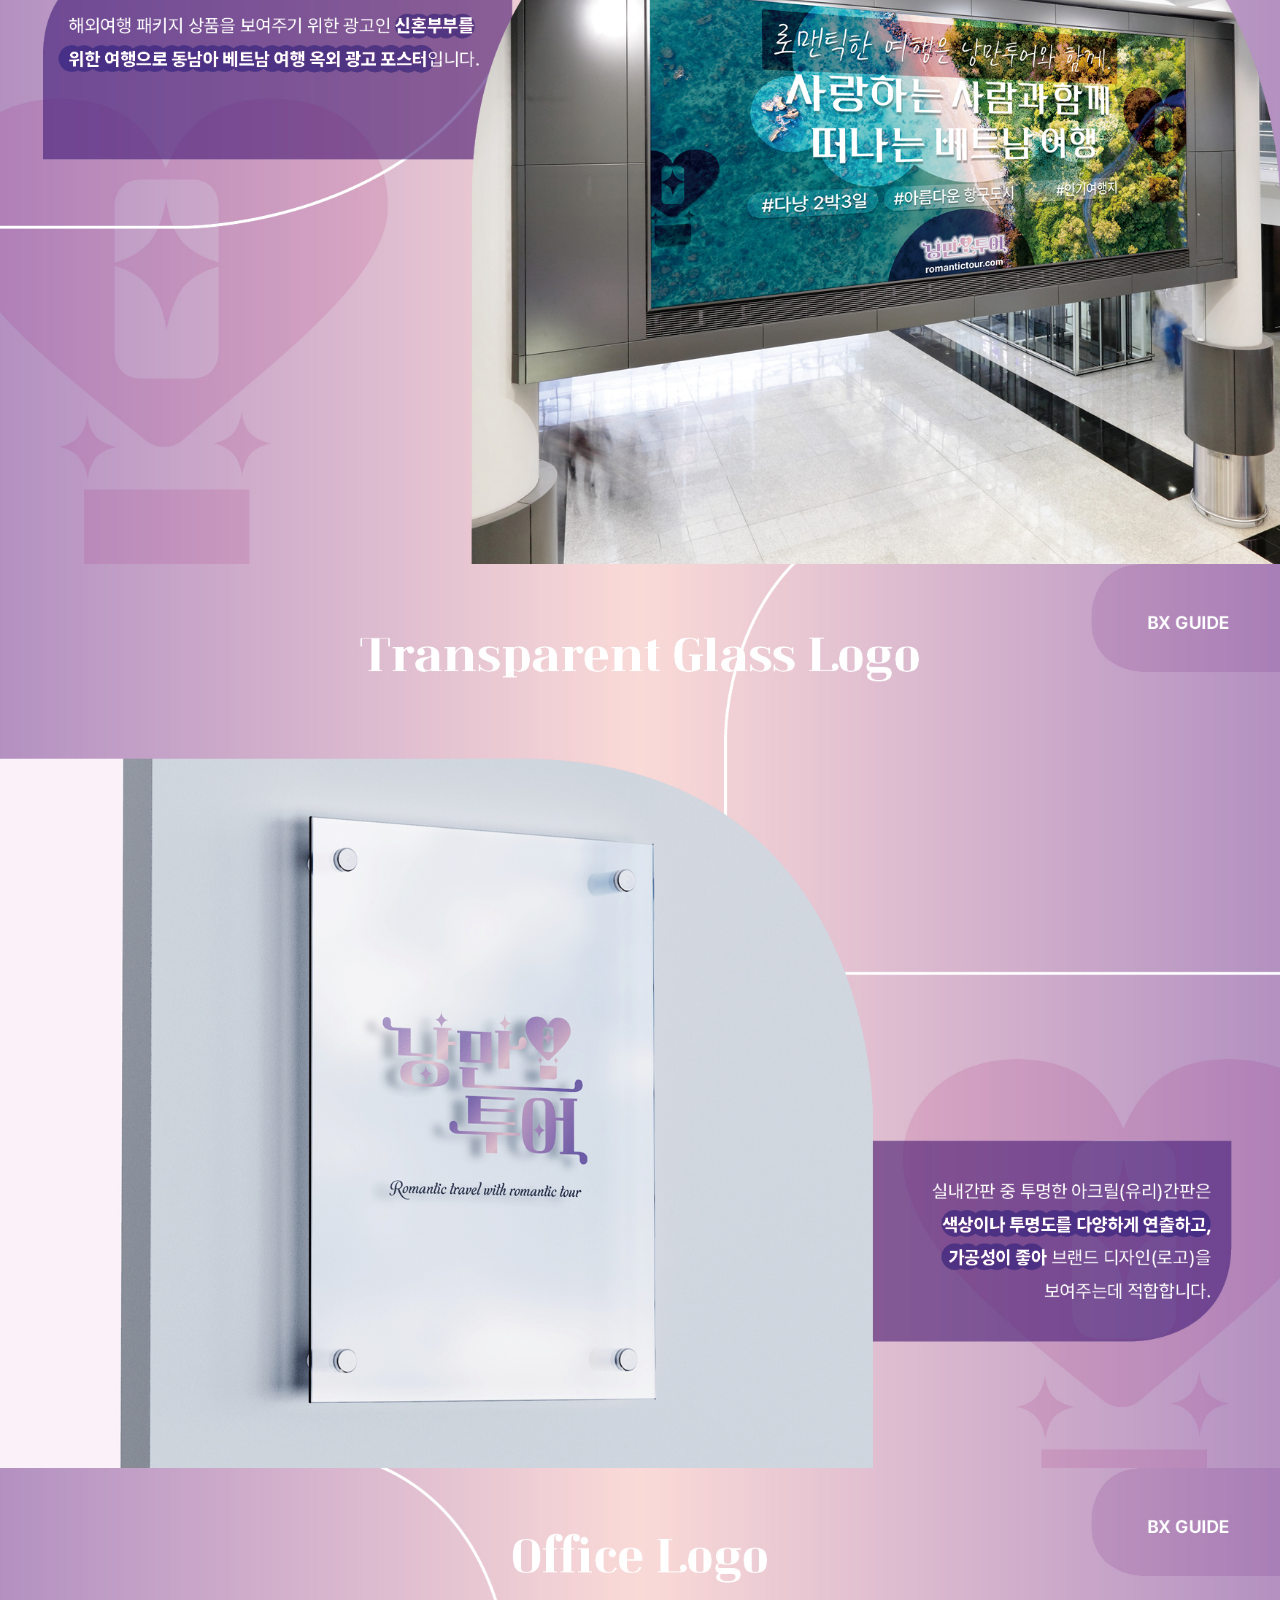
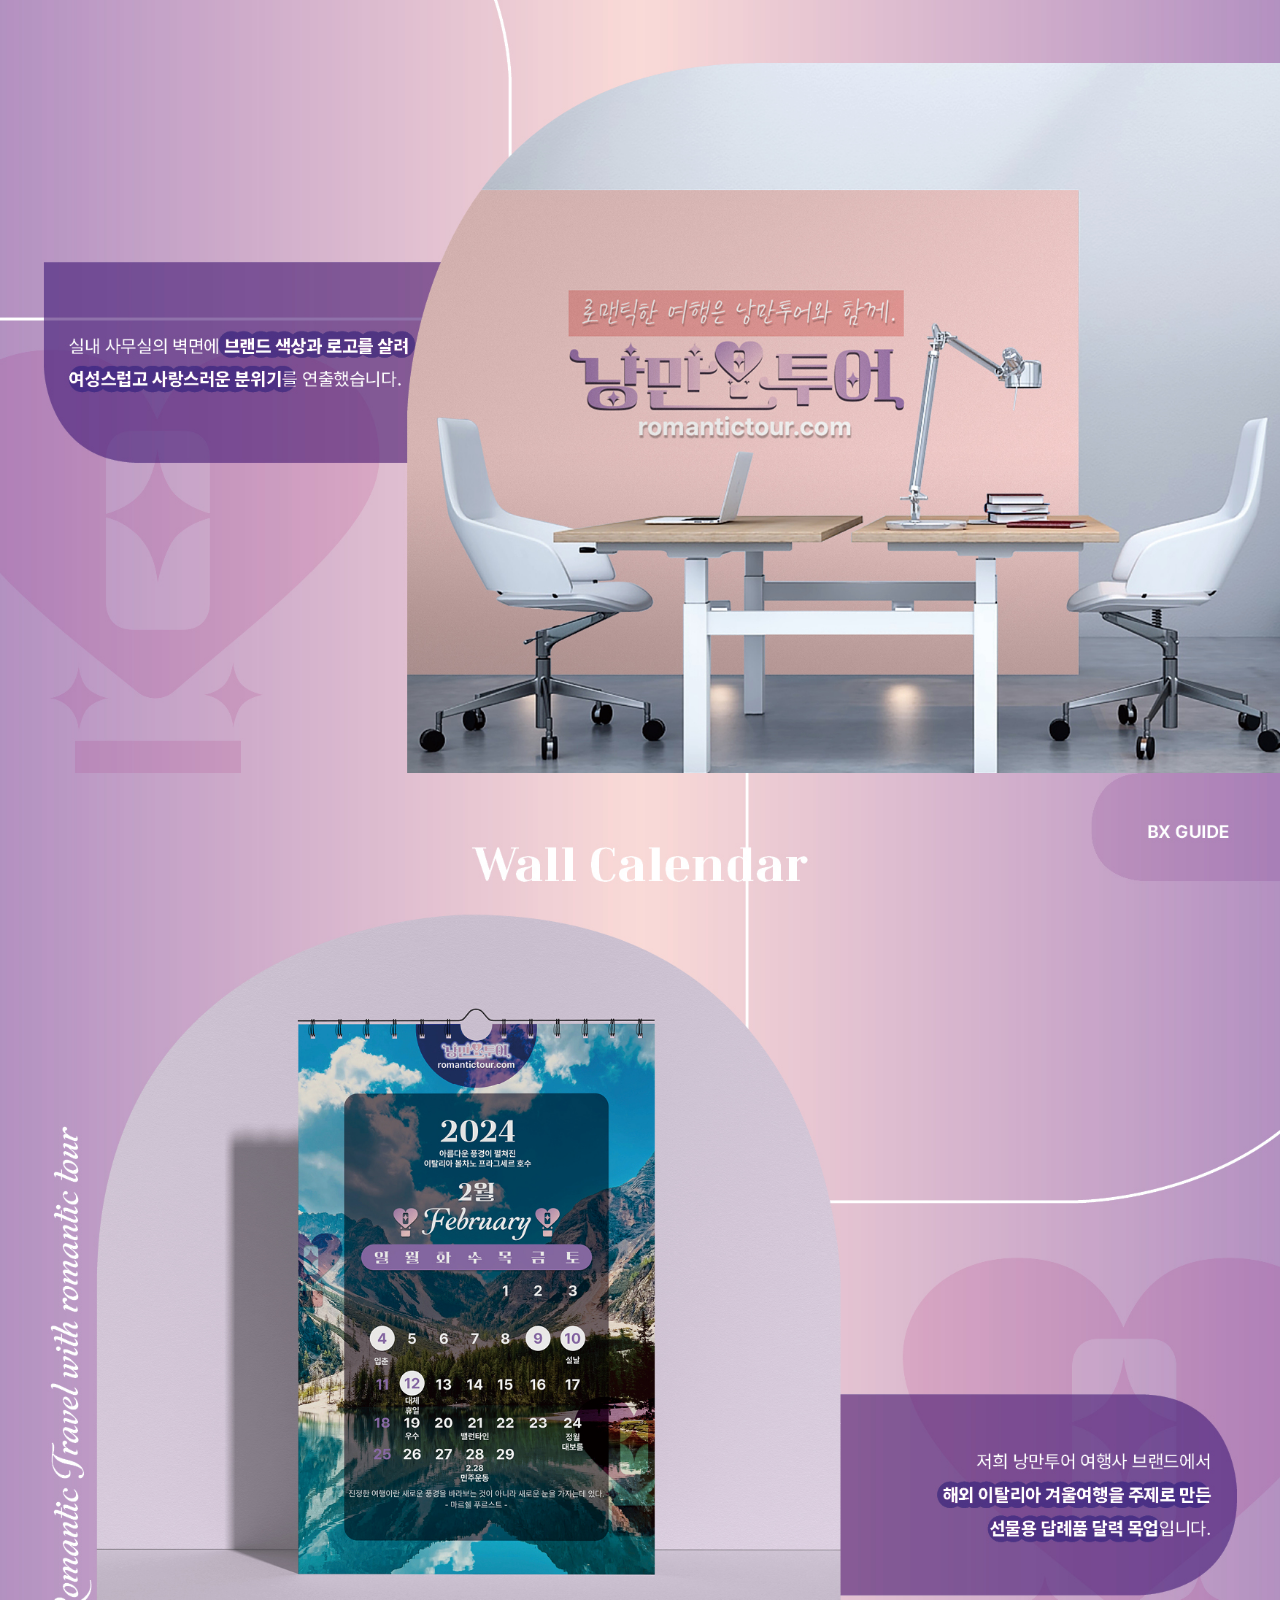
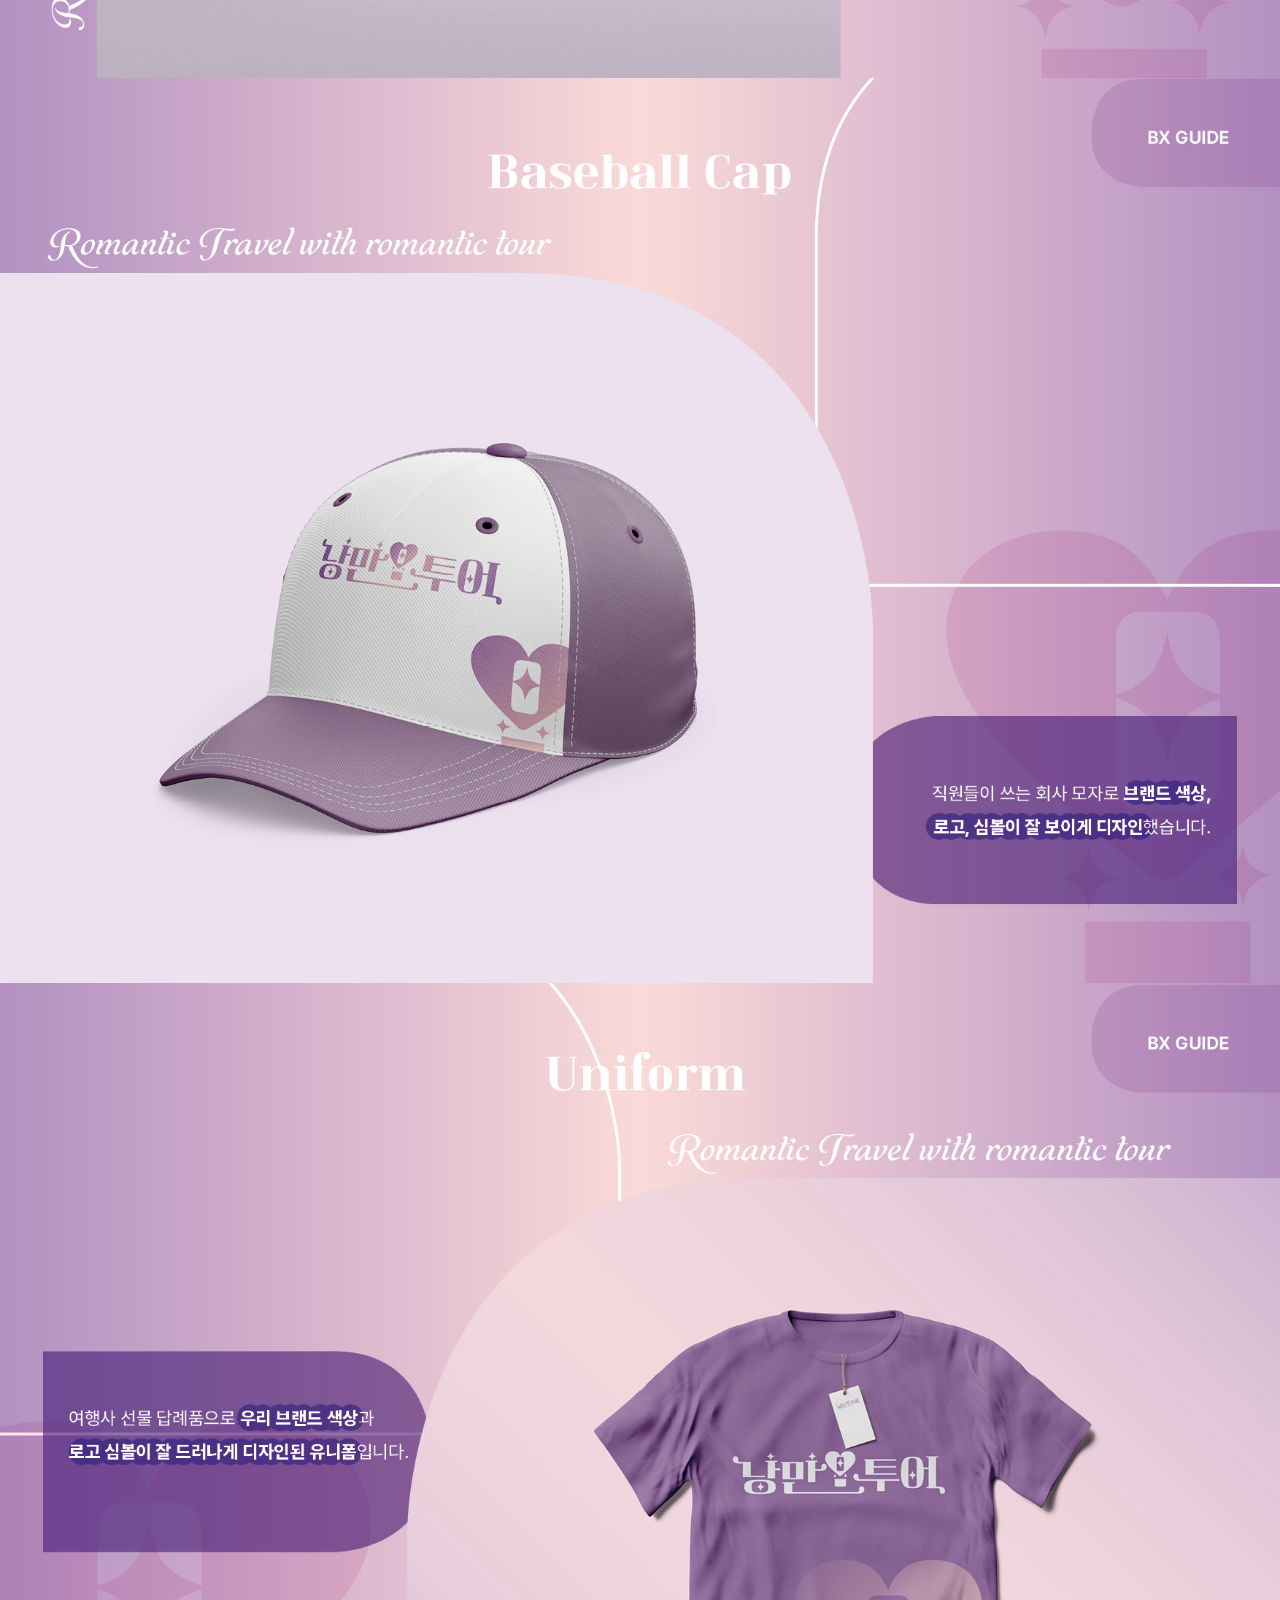
==== commit 14786f78: "Add files via upload" ====
--- a/bibx.html
+++ b/bibx.html
@@ -25,7 +25,6 @@
             position: fixed;
             bottom: 40px;
             right: 30px;
-            width: 40px;
         }
 
         #top {
